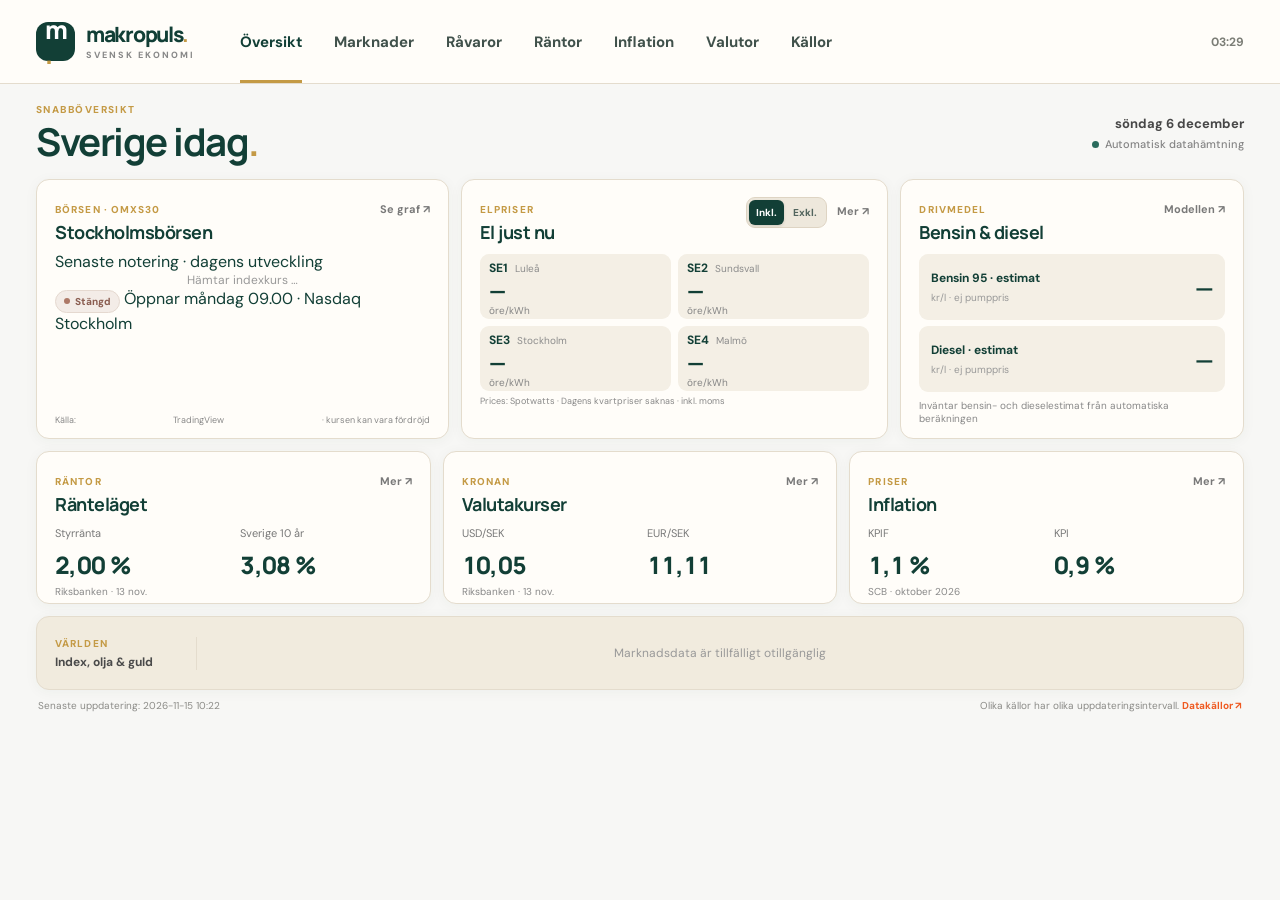
==== index.html @ 6a2428b6 "Add files via upload" ====
<!doctype html>
<html lang="sv" data-page="oversikt">
<head>
  <meta charset="utf-8">
  <meta name="viewport" content="width=device-width, initial-scale=1">
  <meta name="theme-color" content="#ffffff">
  <meta name="description" content="Sverige idag – elpriser, Stockholmsbörsen, bensinestimat, diesel, räntor och inflation på en enda skärm.">
  <title>Sverige idag – Svensk Makropuls</title>
  <link rel="icon" href="./assets/favicon.svg" type="image/svg+xml">
  <link rel="stylesheet" href="./assets/styles.css?v=16">
  <script defer src="./assets/omx.js?v=16"></script>
  <script defer src="./assets/home.js?v=16"></script>
</head>
<body class="home-screen">
<header class="site-header">
  <div class="header-inner">
    <a class="brand" href="./index.html" aria-label="Svensk Makropuls – startsida"><span class="brand-icon" aria-hidden="true">m<span>.</span></span><span class="brand-wordmark">makropuls<span class="brand-dot">.</span><small>SVENSK EKONOMI</small></span></a>
    <nav class="main-nav" aria-label="Huvudmeny">
      <a class="active" aria-current="page" href="./index.html">Översikt</a>
      <a href="./marknader.html">Marknader</a>
      <a href="./ravaror.html">Råvaror</a>
      <a href="./rantor.html">Räntor</a>
      <a href="./inflation.html">Inflation</a>
      <a href="./valutor.html">Valutor</a>
      <a href="./kallor.html">Källor</a>
    </nav>
    <span id="clock" class="header-time" aria-label="Klockslag i Sverige">–</span>
  </div>
</header>
<main class="main sverige-main" id="mainContent">
  <div class="sverige-heading">
    <div><div class="overline">SNABBÖVERSIKT</div><h1>Sverige idag<span class="orange-period">.</span></h1></div>
    <div class="sverige-date"><span id="sverigeDate">–</span><span class="overview-pulse"><span class="status-dot" aria-hidden="true"></span> Automatisk datahämtning</span></div>
  </div>

  <section class="today-primary" aria-label="Marknad, el och drivmedel">
    <article class="surface today-box today-exchange today-exchange-v16" aria-labelledby="overviewOmxTitle">
      <div class="today-box-header omx-heading">
        <div><span class="today-kicker">BÖRSEN · OMXS30</span><h2 id="overviewOmxTitle">Stockholmsbörsen</h2></div>
        <span class="today-open omx-link-hint" aria-hidden="true">Se graf <span aria-hidden="true">↗</span></span>
      </div>
      <div class="omx-quick-overview">
        <div class="omx-quick-caption" id="omxQuoteLabel">Senaste notering · dagens utveckling</div>
        <div class="omx-quick-ticker" id="homeOmxQuote" aria-label="OMXS30, senaste kurs och dagens procentuella förändring via TradingView">
          <span class="loading-value">Hämtar indexkurs …</span>
        </div>
        <div class="omx-market-line" aria-live="polite">
          <span class="omx-market-status" id="omxMarketStatus" data-state="unknown"><span class="omx-market-dot" aria-hidden="true"></span><span id="omxMarketStatusText">Kontrollerar …</span></span>
          <span class="omx-market-next" id="omxMarketDetail">Nasdaq Stockholm · svensk tid</span>
        </div>
      </div>
      <div class="today-source omx-source">Källa: <a class="omx-tv-source-link" href="https://www.tradingview.com/symbols/OMXSTO-OMXS30/" target="_blank" rel="noopener noreferrer">TradingView</a> · kursen kan vara fördröjd</div>
      <a class="omx-card-hit" href="./marknader.html#omxs30" aria-label="Öppna den stora, interaktiva OMX30-grafen på Marknader"><span class="sr-only">Visa OMX30-grafen på Marknader</span></a>
    </article>

    <article class="surface today-box today-electricity">
      <div class="today-box-header"><div><span class="today-kicker">ELPRISER</span><h2>El just nu</h2></div><div class="power-header-controls"><div class="vat-toggle" role="group" aria-label="Visa elpris med eller utan moms"><button type="button" data-vat="incl" aria-pressed="true">Inkl.</button><button type="button" data-vat="excl" aria-pressed="false">Exkl.</button></div><a class="today-open" href="./ravaror.html" aria-label="Visa alla elpriser">Mer <span aria-hidden="true">↗</span></a></div></div>
      <div class="electricity-mini-grid" aria-live="polite">
        <div class="electricity-mini"><div class="electricity-area"><strong>SE1</strong><span>Luleå</span></div><div class="electricity-price" id="homePowerSE1">—</div><div class="electricity-unit">öre/kWh</div></div>
        <div class="electricity-mini"><div class="electricity-area"><strong>SE2</strong><span>Sundsvall</span></div><div class="electricity-price" id="homePowerSE2">—</div><div class="electricity-unit">öre/kWh</div></div>
        <div class="electricity-mini"><div class="electricity-area"><strong>SE3</strong><span>Stockholm</span></div><div class="electricity-price" id="homePowerSE3">—</div><div class="electricity-unit">öre/kWh</div></div>
        <div class="electricity-mini"><div class="electricity-area"><strong>SE4</strong><span>Malmö</span></div><div class="electricity-price" id="homePowerSE4">—</div><div class="electricity-unit">öre/kWh</div></div>
      </div>
      <div class="today-source"><a href="https://spotwatts.com/" target="_blank" rel="noopener noreferrer">Prices: Spotwatts</a> · <span id="homePowerNote">Pågående kvart · inkl. 25 % moms, exkl. övriga avgifter</span></div>
    </article>

    <article class="surface today-box today-fuel">
      <div class="today-box-header"><div><span class="today-kicker">DRIVMEDEL</span><h2>Bensin &amp; diesel</h2></div><a class="today-open" href="./bensinmodell.html" id="homeFuelLink" aria-label="Öppna den interaktiva bensin- och dieselmodellen">Modellen <span aria-hidden="true">↗</span></a></div>
      <div class="fuel-mini-list">
        <div class="fuel-mini"><div><span class="fuel-type">Bensin 95 · estimat</span><span class="fuel-unit">kr/l · ej pumppris</span></div><strong id="homePetrol">—</strong></div>
        <div class="fuel-mini"><div><span class="fuel-type">Diesel · estimat</span><span class="fuel-unit">kr/l · ej pumppris</span></div><strong id="homeDiesel">—</strong></div>
      </div>
      <div class="today-source" id="homeFuelNote">Inväntar modellvärde · inklusive skatter</div>
    </article>
  </section>

  <section class="today-secondary" aria-label="Räntor, krona och inflation">
    <article class="surface today-box today-small">
      <div class="today-box-header"><div><span class="today-kicker">RÄNTOR</span><h2>Ränteläget</h2></div><a class="today-open" href="./rantor.html">Mer ↗</a></div>
      <div class="today-two-values"><div><span>Styrränta</span><strong id="homePolicy">—</strong></div><div><span>Sverige 10 år</span><strong id="homeTenYear">—</strong></div></div>
      <div class="today-source" id="homeRateDate">Riksbanken · senaste notering</div>
    </article>
    <article class="surface today-box today-small">
      <div class="today-box-header"><div><span class="today-kicker">KRONAN</span><h2>Valutakurser</h2></div><a class="today-open" href="./valutor.html">Mer ↗</a></div>
      <div class="today-two-values"><div><span>USD/SEK</span><strong id="homeUSD">—</strong></div><div><span>EUR/SEK</span><strong id="homeEUR">—</strong></div></div>
      <div class="today-source" id="homeCurrencyDate">Riksbanken · indikativa kurser</div>
    </article>
    <article class="surface today-box today-small">
      <div class="today-box-header"><div><span class="today-kicker">PRISER</span><h2>Inflation</h2></div><a class="today-open" href="./inflation.html">Mer ↗</a></div>
      <div class="today-two-values"><div><span>KPIF</span><strong id="homeKPIF">—</strong></div><div><span>KPI</span><strong id="homeKPI">—</strong></div></div>
      <div class="today-source" id="homeInflationDate">SCB · senaste referensmånad</div>
    </article>
  </section>

  <section class="surface today-ticker" aria-label="Globala marknader">
    <div class="today-ticker-title"><span class="today-kicker">VÄRLDEN</span><span>Index, olja &amp; guld</span></div>
    <div id="homeCompactTicker" class="today-ticker-content"><span class="loading-value">Hämtar marknadsnoteringar …</span></div>
  </section>
  <div class="today-footer"><span>Senaste uppdatering: <span id="homeUpdated">—</span></span><span>Olika källor har olika uppdateringsintervall. <a href="./kallor.html">Datakällor ↗</a></span></div>
</main>
<footer class="site-footer sverige-footer"><span>Svensk Makropuls</span><span>© <span id="copyrightYear">2026</span> · Ej investeringsrådgivning</span></footer>
</body>
</html>
---- assets/styles.css ----
@import url('https://fonts.googleapis.com/css2?family=DM+Sans:wght@400;500;600;700;800&family=Manrope:wght@600;700;800&display=swap');
:root{--bg:#f8f5ef;--white:#fffdf9;--soft:#f1ebde;--border:#e4dccd;--border-strong:#d8cebc;--text:#123F36;--muted:#6d756f;--orange:#C49A45;--orange-soft:#f6ecd6;--green:#2A6B5C;--deep-green:#123F36;--shadow:0 2px 14px rgba(18,63,54,.045);font-family:'DM Sans',system-ui,-apple-system,sans-serif;color-scheme:light}
*{box-sizing:border-box}
html{scroll-behavior:auto}
body{margin:0;background:var(--bg);color:var(--text);-webkit-font-smoothing:antialiased}
a{color:inherit;text-decoration:none}
button{font:inherit;cursor:pointer}
a:focus-visible,button:focus-visible{outline:2px solid var(--orange);outline-offset:4px}
[hidden]{display:none!important}
.site-header{background:rgba(255,253,249,.92);backdrop-filter:blur(10px);border-bottom:1px solid var(--border);position:sticky;top:0;z-index:30}
.header-inner{max-width:1360px;margin:auto;padding:0 36px;height:83px;display:flex;align-items:center;gap:45px}
.brand{display:flex;align-items:center;gap:11px;white-space:nowrap;flex:none}
.brand-icon{height:39px;width:39px;background:var(--deep-green);color:#fff;border-radius:12px;display:grid;place-content:center;font-size:25px;font-family:'Manrope',sans-serif;font-weight:800;letter-spacing:-2px;line-height:1}
.brand-icon span{color:var(--orange)}
.brand-wordmark{font-family:'Manrope',sans-serif;font-size:21px;font-weight:800;letter-spacing:-1.3px;line-height:1.05}
.brand-dot{color:var(--orange)}
.brand-wordmark small{display:block;font-family:'DM Sans',sans-serif;font-size:9px;font-weight:800;letter-spacing:2px;color:#888;margin-top:6px}
.main-nav{display:flex;align-self:stretch;align-items:stretch;gap:32px}
.main-nav a{position:relative;display:flex;align-items:center;color:#40514b;font-size:15px;font-weight:700;white-space:nowrap;border-bottom:3px solid transparent;padding:3px 0 0}
.main-nav a:hover{color:var(--green)}
.main-nav a.active,.main-nav a[aria-current="page"]{color:var(--deep-green);border-bottom-color:var(--orange)}
.header-time{margin-left:auto;font-weight:700;font-size:12px;color:#7b7d76;white-space:nowrap}
.main{max-width:1360px;margin:auto;padding:34px 36px 72px;min-height:calc(100vh - 170px)}
.view{animation:fadeIn .15s ease-out}
@keyframes fadeIn{from{opacity:.3}to{opacity:1}}
.page-heading{display:flex;justify-content:space-between;align-items:flex-end;gap:28px;margin:3px 0 26px}
.overline{font-size:11px;font-weight:800;letter-spacing:1.7px;color:var(--orange);margin-bottom:11px}
h1,h2,p{margin-top:0}
h1,h2{font-family:'Manrope','DM Sans',sans-serif}
h1{font-size:clamp(32px,3.6vw,48px);letter-spacing:-1.9px;margin-bottom:8px;line-height:1.13}
h2{font-size:21px;letter-spacing:-.65px;margin-bottom:0;line-height:1.35}
.page-heading p{font-size:15px;color:var(--muted);margin:0;line-height:1.55}
.update-info{background:var(--white);border:1px solid var(--border);border-radius:13px;padding:14px 19px;min-width:200px;display:flex;flex-direction:column;gap:7px;box-shadow:var(--shadow)}
.update-label{display:flex;align-items:center;gap:8px;color:var(--muted);font-size:11px;font-weight:700}
.status-dot{width:7px;height:7px;background:var(--green);border-radius:50%;display:inline-block}
.update-info strong{font-size:14px;font-weight:800;font-variant-numeric:tabular-nums}
.kpi-grid{display:grid;grid-template-columns:repeat(4,minmax(0,1fr));gap:15px;margin-bottom:18px}
.kpi-card,.surface{border:1px solid var(--border);background:var(--white);border-radius:13px;box-shadow:var(--shadow)}
.kpi-card{padding:22px 23px 18px;min-height:149px}
.kpi-card .kpi-label{font-size:14px;font-weight:700;color:#3f4b46;display:flex;justify-content:space-between;gap:4px}
.kpi-card .kpi-label span:last-child{font-size:17px;color:var(--orange)}
.kpi-value{margin:25px 0 11px;font-size:34px;font-family:'Manrope',sans-serif;font-weight:800;letter-spacing:-1.5px;line-height:1.1;white-space:nowrap}
.unit{font-family:'DM Sans',sans-serif;font-size:15px;font-weight:700;color:#797979;letter-spacing:0}
.kpi-bottom{display:flex;justify-content:space-between;align-items:flex-end;gap:8px;font-size:11px;color:var(--muted)}
.kpi-card.empty .kpi-value{color:#aaa}
.market-strip{padding:20px 22px 15px;margin-bottom:18px}
.block-head{display:flex;justify-content:space-between;align-items:start;gap:16px;margin-bottom:19px}
.block-head p{font-size:13px;color:var(--muted);margin:5px 0 0}
.see-more,.source-link{color:var(--green);font-size:13px;font-weight:800;white-space:nowrap;padding-top:4px}
.see-more:hover,.source-link:hover{text-decoration:underline}
.ticker-slot{min-height:88px;width:100%;overflow:hidden;border:1px solid var(--border);border-radius:9px;background:var(--soft)}
.ticker-placeholder,.widget-placeholder{color:var(--muted);height:100%;min-height:84px;display:flex;align-items:center;justify-content:center;text-align:center;font-size:13px;padding:15px}
.micro-note{font-size:11px;line-height:1.6;color:#93938f;margin:9px 0 0}
.overview-grid{display:grid;grid-template-columns:1.52fr 1fr;gap:18px}
.overview-grid .surface{padding:22px}
.chart-box{width:100%;display:flex;align-items:stretch;justify-content:stretch}
.chart-box-home{height:225px}
.chart-box-full{height:380px}
.chart-box svg{width:100%;height:100%}
.chart-empty{font-size:13px;color:var(--muted);margin:auto;text-align:center;padding:20px}
.panel-foot{display:flex;justify-content:space-between;gap:10px;border-top:1px solid var(--border);padding-top:13px;margin-top:9px;color:#999;font-size:11px}
.mini-metric-group{display:grid;grid-template-columns:1fr 1fr;gap:13px;margin-bottom:16px}
.mini-metric{background:var(--soft);border-radius:10px;padding:17px;display:flex;flex-direction:column;gap:10px;min-height:184px}
.mini-metric>span{font-size:14px;font-weight:700;color:#666}
.mini-metric strong{font-family:'Manrope',sans-serif;font-size:33px;letter-spacing:-1px}
.mini-metric small{color:#888;font-size:11px;margin-top:auto}
.market-quicklinks{display:grid;grid-template-columns:repeat(3,minmax(0,1fr));gap:15px;margin-bottom:18px}
.market-link{background:#fff;border:1px solid var(--border);border-radius:13px;padding:19px 22px;display:flex;justify-content:space-between;align-items:center;gap:14px}
.market-link:hover{border-color:#ffbba1}
.market-link-name{font-family:'Manrope',sans-serif;font-size:16px;font-weight:800}
.market-link>span:last-child{font-size:12px;color:var(--orange);font-weight:700;white-space:nowrap}
.market-surface{padding:22px}
.market-widget{min-height:570px;width:100%;border:1px solid var(--border);border-radius:9px;overflow:hidden;background:#fff}
.market-widget .tradingview-widget-container{width:100%;height:570px}
.market-widget .tradingview-widget-container__widget{width:100%;height:100%}
.rate-page-grid{display:grid;grid-template-columns:1.53fr 1fr;gap:18px}
.rate-graph-surface,.rate-list-surface,.inflation-main,.inflation-graph,.currency-grid>.surface,.data-status{padding:25px}
.segmented{display:flex;padding:4px;border:1px solid var(--border);border-radius:9px;gap:3px;background:#f7f7f5}
.seg{border:0;background:transparent;color:#777;padding:8px 13px;font-size:12px;border-radius:7px}
.seg.active{background:#fff;box-shadow:0 2px 5px rgba(18,63,54,.08);font-weight:800;color:var(--deep-green)}
.rate-list,.fx-list{display:flex;flex-direction:column}
.rate-item,.fx-row{display:flex;justify-content:space-between;align-items:center;gap:16px;padding:14px 0;border-bottom:1px solid var(--border)}
.rate-item:last-child,.fx-row:last-child{border:0}
.rate-name,.fx-label{font-size:14px;font-weight:700}
.rate-sub,.fx-desc{color:var(--muted);font-size:11px;margin-top:5px}
.rate-right,.fx-price{text-align:right;font-variant-numeric:tabular-nums}
.rate-value,.fx-price{font-family:'Manrope',sans-serif;font-size:19px;font-weight:800}
.rate-date,.fx-price small{font-family:'DM Sans',sans-serif;font-weight:400;font-size:11px;color:#999;margin-top:4px;display:block}
.inflation-main{margin-bottom:18px}
.inflation-card-grid{display:grid;grid-template-columns:repeat(2,minmax(0,1fr));gap:15px}
.inflation-metric{background:var(--soft);padding:23px;border-radius:10px;display:flex;flex-direction:column;gap:8px}
.inflation-metric span{font-size:13px;font-weight:800;color:#666}
.inflation-metric strong{font-family:'Manrope',sans-serif;font-size:42px;letter-spacing:-1px}
.inflation-metric small{font-size:12px;color:var(--muted)}
.currency-grid{display:grid;grid-template-columns:1.4fr 1fr;gap:18px}
.fx-pair{display:flex;gap:13px;align-items:center}
.fx-icon{width:38px;height:38px;border-radius:9px;background:var(--orange-soft);color:var(--deep-green);display:grid;place-content:center;font-size:11px;font-weight:800}
.currency-feature{padding:30px 0 60px;display:flex;flex-direction:column;gap:6px}
.currency-feature strong{font-family:'Manrope',sans-serif;font-size:50px;font-weight:800;letter-spacing:-1.8px}
.currency-feature span{color:var(--muted);font-size:13px}
.source-grid{display:grid;grid-template-columns:repeat(3,minmax(0,1fr));gap:15px;margin-bottom:18px}
.source-item{padding:22px;display:flex;gap:14px;align-items:start}
.source-item:hover{border-color:#ffbba1}
.source-logo{width:39px;height:39px;flex:none;background:var(--orange-soft);color:var(--deep-green);border-radius:10px;display:grid;place-content:center;font-weight:800}
.source-item strong{display:block;font-size:14px;margin-bottom:7px}
.source-item small{display:block;font-size:12px;color:var(--muted);line-height:1.5}
.data-status h2{margin-bottom:14px}
.data-status p,.status-line{color:var(--muted);font-size:13px;line-height:1.6}
.data-status p{margin-bottom:0}
.site-footer{border-top:1px solid var(--border);max-width:1288px;margin:0 auto;padding:24px 0 30px;color:#7e827b;display:flex;justify-content:space-between;gap:20px;font-size:11px}
@media(max-width:1120px){.header-inner{padding:0 23px;gap:24px}.main-nav{gap:18px}.header-time{display:none}.main{padding:30px 23px 60px}.site-footer{padding:22px 23px}.kpi-grid{grid-template-columns:repeat(2,minmax(0,1fr))}}
@media(max-width:810px){.header-inner{height:auto;min-height:70px;flex-wrap:wrap;gap:0;padding:13px 18px 0}.brand{padding-bottom:13px}.main-nav{width:100%;overflow-x:auto;gap:25px;scrollbar-width:none}.main-nav::-webkit-scrollbar{display:none}.main-nav a{padding:12px 0;font-size:14px}.main{padding:23px 16px 52px}.site-footer{padding:23px 16px}.overview-grid,.rate-page-grid,.currency-grid,.source-grid{grid-template-columns:1fr}.market-quicklinks{grid-template-columns:1fr}.page-heading{align-items:start}.update-info{min-width:0;flex:none}.chart-box-full{height:315px}}
@media(max-width:560px){.landing-heading{flex-direction:column;align-items:stretch;gap:14px}.update-info{padding:12px 16px}.page-heading{margin-bottom:20px}.page-heading h1{font-size:33px}.kpi-grid{gap:9px}.kpi-card{padding:17px 14px;min-height:133px}.kpi-card .kpi-label{font-size:12px}.kpi-value{font-size:26px;margin:20px 0 10px;letter-spacing:-1px}.unit{font-size:11px}.kpi-bottom{font-size:10px;flex-wrap:wrap}.market-strip,.overview-grid .surface,.rate-graph-surface,.rate-list-surface,.inflation-main,.inflation-graph,.currency-grid>.surface,.data-status,.market-surface{padding:17px}.block-head h2{font-size:19px}.mini-metric-group{gap:9px}.mini-metric{padding:14px;min-height:159px}.mini-metric strong{font-size:27px}.chart-box-home{height:192px}.market-widget{min-height:460px}.market-widget .tradingview-widget-container{height:460px}.market-link{padding:16px}.site-footer{flex-direction:column;gap:5px}.rate-item{padding:12px 0}.source-item{padding:18px}.header-inner{padding-left:16px;padding-right:16px}}

/* Separate page navigation and index data panels */
.current-page{min-height:58vh}
.usa-indices{margin-bottom:22px}
.usa-index-grid{display:grid;grid-template-columns:repeat(2,minmax(0,1fr));gap:18px}
.index-embed{padding:20px;overflow:hidden}
.index-embed h3{font-size:19px;margin:0;font-family:'Manrope','DM Sans',sans-serif}
.index-embed iframe{display:block;width:100%;height:430px;border:0;background:#fff;border-radius:8px}
.index-embed .block-head{align-items:center;margin-bottom:12px}
.source-grid:has(.source-item:nth-child(4)){grid-template-columns:repeat(4,minmax(0,1fr))}
@media(max-width:950px){.usa-index-grid{grid-template-columns:1fr}.source-grid:has(.source-item:nth-child(4)){grid-template-columns:repeat(2,minmax(0,1fr))}}
@media(max-width:560px){.index-embed{padding:14px}.index-embed iframe{height:350px}.source-grid:has(.source-item:nth-child(4)){grid-template-columns:1fr}}

/* Version 5 – kurser synliga direkt på Marknader */
.market-strip-detail{margin-bottom:22px}
.market-strip-detail .block-head{align-items:center;margin-bottom:14px}
.quotes-label{font-size:12px;color:var(--muted);font-weight:600}
.featured-indices{margin:0 0 24px}
.index-preview-grid{display:grid;grid-template-columns:repeat(2,minmax(0,1fr));gap:18px}
.index-preview{min-width:0;padding:19px 22px 14px;overflow:hidden}
.index-preview-heading{display:flex;justify-content:space-between;align-items:baseline;gap:12px;margin-bottom:14px;flex-wrap:wrap}
.index-preview h3{font:800 20px 'Manrope','DM Sans',sans-serif;letter-spacing:-.5px;margin:0}
.index-preview-heading span{font-size:11px;color:var(--muted)}
.index-mini-widget{height:238px;min-width:0;border-radius:9px;overflow:hidden;background:#fff}
.index-mini-widget .tradingview-widget-container{height:100%}
.quotes-surface .block-head{margin-bottom:15px}
.quotes-surface{margin-bottom:16px}
.quotes-widget{min-height:920px;border:0}
.quotes-widget .tradingview-widget-container{height:920px}
@media(max-width:810px){.index-preview-grid{grid-template-columns:1fr}}
@media(max-width:560px){.index-preview{padding:16px}.quotes-widget{min-height:1020px}.quotes-widget .tradingview-widget-container{height:1020px}}

/* Version 6 – egen sida för råvaror */
.featured-commodities{margin:0 0 24px}
.commodity-preview-grid{display:grid;grid-template-columns:repeat(2,minmax(0,1fr));gap:18px}
.commodity-quotes-widget{min-height:900px}
.commodity-quotes-widget .tradingview-widget-container{height:900px}
@media(max-width:900px){.commodity-preview-grid{grid-template-columns:1fr}}
@media(max-width:560px){.commodity-quotes-widget{min-height:1020px}.commodity-quotes-widget .tradingview-widget-container{height:1020px}}

/* Version 7: egna datakort och diagram från öppna råvarukällor. */
.commodity-page-heading{align-items:flex-start}
.commodity-updated{background:#fff;border:1px solid var(--border);border-radius:12px;padding:13px 18px;min-width:190px;display:flex;flex-direction:column;gap:5px}
.commodity-updated span{font-size:10px;font-weight:800;color:var(--muted);letter-spacing:.07em}
.commodity-updated strong{font-size:12px;color:var(--text)}
.commodity-section{margin-bottom:26px}
.commodity-section>.block-head{margin-bottom:14px}
.commodity-data-cards{display:grid;grid-template-columns:repeat(4,minmax(0,1fr));gap:14px}
.commodity-price-card{min-width:0;background:#fff;border:1px solid var(--border);border-radius:13px;padding:22px 19px;display:flex;flex-direction:column;gap:8px}
.commodity-price-name{font-size:14px;font-weight:700;color:#333}
.commodity-price-card strong{font:800 29px 'Manrope','DM Sans',sans-serif;letter-spacing:-1.1px;white-space:nowrap}
.commodity-price-unit{font-size:12px;color:var(--muted);font-weight:600}
.commodity-price-date{color:#888;font-size:11px;margin-top:4px}
.commodity-price-source{font-size:10px;color:var(--muted);margin-top:auto}
.commodity-native-charts{display:grid;grid-template-columns:repeat(2,minmax(0,1fr));gap:18px}
.commodity-chart-card{padding:23px 23px 14px;min-width:0}
.commodity-chart-heading{display:flex;align-items:start;justify-content:space-between;gap:14px}
.commodity-chart-heading h3{font:800 21px 'Manrope','DM Sans',sans-serif;letter-spacing:-.6px;margin:7px 0 4px}
.commodity-chart-heading label{color:var(--muted);font-size:11px;font-weight:700;display:flex;flex-direction:column;gap:5px;min-width:128px}
.commodity-chart-heading select{background:#fff;border:1px solid var(--border);border-radius:8px;padding:9px 12px;color:var(--text);max-width:178px;min-width:130px;font-size:12px;cursor:pointer}
.commodity-chart-number{font:800 29px 'Manrope','DM Sans',sans-serif;letter-spacing:-1px;margin-top:10px}
.commodity-chart-meta{font-size:11px;color:var(--muted);margin-top:4px}
.commodity-chart-area{height:225px;display:flex;margin-top:20px}
.commodity-chart-area svg{width:100%;height:100%}
.commodity-chart-foot{border-top:1px solid var(--border);padding-top:13px;margin-top:5px;display:flex;justify-content:space-between;gap:12px;color:#8b8b8b;font-size:11px}
.commodity-chart-foot a{color:var(--orange);font-weight:700}
.power-area-cards{display:grid;grid-template-columns:repeat(4,minmax(0,1fr));gap:14px}
.power-area-card{background:#fff;border-radius:13px;border:1px solid var(--border);padding:21px}
.power-area-card h3{font-size:17px;margin:0 0 4px}
.power-area-card .place{font-size:12px;color:var(--muted)}
.power-area-card strong{font:800 29px 'Manrope','DM Sans',sans-serif;display:block;margin-top:18px;letter-spacing:-1px}
.power-area-card .unit{font-size:12px;color:var(--muted)}
.power-area-card .date{display:block;font-size:11px;color:#858585;margin-top:12px}
.commodity-table-section{padding:22px 24px;margin-bottom:24px}
.commodity-table-scroll{overflow-x:auto}
.commodity-table{width:100%;border-collapse:collapse;text-align:left;font-size:13px;min-width:540px;font-variant-numeric:tabular-nums}
.commodity-table th{background:#faf9f7;font-size:11px;color:#8c8c8c;text-transform:uppercase;letter-spacing:.04em}
.commodity-table th,.commodity-table td{padding:14px 12px;border-bottom:1px solid var(--border)}
.commodity-table tbody tr:last-child td{border-bottom:0}
.commodity-table td:first-child{font-weight:700}
.commodity-table td:nth-child(2){font-weight:800}
.commodity-table .price-unit-inline{font-size:11px;font-weight:500;color:#888;margin-left:5px}
.commodity-table .table-group td{background:#f7f7f5;font-size:11px;color:#757575;text-transform:uppercase;letter-spacing:.09em;padding:9px 12px}
.commodity-market-preview{padding-bottom:5px}
.commodity-provenance{display:flex;align-items:center;gap:10px 18px;flex-wrap:wrap;color:#858585;font-size:11px;line-height:1.8}
.commodity-provenance a{color:var(--orange);font-weight:600}
.commodity-provenance strong{color:#666}
.commodity-provenance #commoditySourceHealth{width:100%;font-size:11px}
.commodity-skeleton{border:1px solid var(--border);border-radius:12px;background:#fff;padding:30px;grid-column:1/-1;color:#888;font-size:13px}
@media(max-width:900px){.commodity-data-cards,.power-area-cards{grid-template-columns:repeat(2,minmax(0,1fr))}.commodity-native-charts{grid-template-columns:1fr}}
@media(max-width:560px){.commodity-page-heading{flex-direction:column}.commodity-updated{width:100%}.commodity-data-cards,.power-area-cards{gap:9px}.commodity-price-card,.power-area-card{padding:15px 13px}.commodity-price-card strong,.power-area-card strong{font-size:23px}.commodity-chart-card{padding:16px}.commodity-chart-heading{flex-direction:column;gap:12px}.commodity-chart-heading label{width:100%}.commodity-chart-heading select{max-width:none;width:100%}.commodity-chart-area{height:206px}.commodity-table-section{padding:16px}}

/* Råvaror v8: kursdiagram och kvartpriser */
.commodity-chart-card[data-chart="metals"] .commodity-chart-area,
.commodity-chart-card[data-chart="agriculture"] .commodity-chart-area{height:350px;min-height:350px;display:block;margin-top:12px}
.commodity-chart-card .commodity-trading-frame{width:100%;height:100%;overflow:hidden;border-radius:8px;background:#fff}
.commodity-chart-meta{line-height:1.55}
.commodity-price-date,.power-area-card .date{line-height:1.5}
@media(max-width:560px){
  .commodity-chart-card[data-chart="metals"] .commodity-chart-area,
  .commodity-chart-card[data-chart="agriculture"] .commodity-chart-area{height:300px;min-height:300px}
}

/* VERSION 9 / SVERIGE IDAG – koncis dashboard utan vertikal scrolling på normal desktop */
.home-screen{background:#f7f7f5}
.sverige-main{padding-top:19px;padding-bottom:8px;min-height:0}
.sverige-heading{display:flex;justify-content:space-between;align-items:center;gap:20px;margin-bottom:16px}
.sverige-heading .overline{margin-bottom:4px;font-size:10px;letter-spacing:1.45px}
.sverige-heading h1{font-size:clamp(29px,3vw,40px);letter-spacing:-1.5px;margin:0}
.orange-period{color:var(--orange)}
.sverige-date{display:flex;flex-direction:column;gap:5px;text-align:right;font-size:13px;font-weight:700;color:#474747}
.overview-pulse{font-size:11px;font-weight:500;color:#858585;display:flex;align-items:center;justify-content:flex-end;gap:6px}
.today-primary{display:grid;grid-template-columns:1.13fr 1.17fr .94fr;gap:12px;align-items:stretch}
.today-secondary{display:grid;grid-template-columns:repeat(3,minmax(0,1fr));gap:12px;margin-top:12px}
.today-box{padding:17px 18px 13px;min-width:0;display:flex;flex-direction:column;overflow:hidden}
.today-primary>.today-box{height:245px}
.today-small{height:147px}
.today-box-header{display:flex;justify-content:space-between;align-items:flex-start;gap:12px;margin-bottom:10px}
.today-kicker{font-size:10px;letter-spacing:1.1px;font-weight:800;color:var(--orange)}
.today-box h2{font-size:18px;letter-spacing:-.5px;margin:4px 0 0;line-height:1.22}
.today-open{font-size:11px;font-weight:700;color:#797979;white-space:nowrap;padding-top:5px}
.today-open:hover{color:var(--green)}
.today-source{font-size:10px;color:#888;line-height:1.3;margin-top:auto;padding-top:7px;white-space:normal}
.loading-value{display:flex;align-items:center;justify-content:center;width:100%;height:100%;color:#999;font-size:12px}
.omx-widget{height:155px;min-height:0;margin-top:-2px;overflow:hidden;flex:1}
.omx-widget .tradingview-widget-container,.omx-widget .tradingview-widget-container__widget{width:100%;height:100%}
.electricity-mini-grid{display:grid;grid-template-columns:repeat(2,minmax(0,1fr));gap:7px;flex:1;min-height:0}
.electricity-mini{background:#f7f7f5;border-radius:9px;padding:9px 11px 7px;min-width:0}
.electricity-area{display:flex;align-items:baseline;gap:7px;white-space:nowrap}
.electricity-area strong{font-size:12px;color:#262626}
.electricity-area span{font-size:10px;color:#8c8c8c;overflow:hidden;text-overflow:ellipsis}
.electricity-price{font-size:26px;font-weight:800;letter-spacing:-1px;line-height:1.02;margin:8px 0 0;font-family:'Manrope',sans-serif;font-variant-numeric:tabular-nums}
.electricity-unit{font-size:10px;color:#858585;margin-top:4px}
.fuel-mini-list{flex:1;display:grid;grid-template-rows:1fr 1fr;gap:6px}
.fuel-mini{background:#f7f7f5;border-radius:9px;padding:9px 12px;display:flex;justify-content:space-between;align-items:center;min-width:0;gap:6px}
.fuel-mini>div{display:flex;flex-direction:column;gap:5px}
.fuel-type{font-size:12px;font-weight:700;color:#393939;white-space:nowrap}
.fuel-unit{font-size:10px;color:#999}
.fuel-mini strong{font-size:24px;font-family:'Manrope',sans-serif;letter-spacing:-.8px;white-space:nowrap;font-variant-numeric:tabular-nums}
.today-two-values{display:grid;grid-template-columns:repeat(2,minmax(0,1fr));gap:14px;flex:1;align-content:center}
.today-two-values>div{min-width:0}
.today-two-values span{font-size:11px;color:#797979;display:block;margin-bottom:8px}
.today-two-values strong{font-size:24px;font-weight:800;letter-spacing:-.7px;font-family:'Manrope',sans-serif;white-space:nowrap;font-variant-numeric:tabular-nums}
.today-ticker{display:flex;align-items:center;gap:12px;margin-top:12px;padding:8px 12px;min-height:76px;overflow:hidden;background:var(--white)}
.today-ticker-title{width:148px;flex:none;border-right:1px solid var(--border);display:flex;flex-direction:column;gap:4px;padding-left:6px}
.today-ticker-title>span:last-child{font-size:12px;font-weight:700;color:#4a4a4a}
.today-ticker-content{flex:1;min-width:0;height:56px;overflow:hidden}
.today-ticker-content .tradingview-widget-container,.today-ticker-content .tradingview-widget-container__widget{height:100%;width:100%}
.today-footer{display:flex;justify-content:space-between;align-items:center;gap:12px;color:#8b8b87;font-size:10px;padding:9px 2px 0}
.today-footer a{color:#ef5a21;font-weight:700}
.sverige-footer{max-width:1360px;margin:auto;padding-top:8px;padding-bottom:10px;border:0;font-size:10px;color:#aaa}
@media (min-width:1051px) and (min-height:680px){.home-screen{min-height:100vh}.sverige-main{height:calc(100vh - 110px);display:flex;flex-direction:column;justify-content:flex-start}.today-primary>.today-box{height:clamp(205px,31vh,260px)}.today-small{height:clamp(125px,17vh,155px)}.today-ticker{min-height:72px}}
@media (max-width:1150px){.today-primary{grid-template-columns:1fr 1fr}.today-fuel{grid-column:span 2;height:auto!important;min-height:140px}.fuel-mini-list{grid-template-columns:1fr 1fr;grid-template-rows:1fr}}
@media (max-width:810px){.sverige-main{padding-top:18px}.today-primary{grid-template-columns:1fr 1fr}.today-secondary{grid-template-columns:1fr 1fr}.today-secondary .today-small:last-child{grid-column:span 2}.today-ticker-title{width:108px}}
@media (max-width:620px){.sverige-heading{align-items:flex-start}.sverige-date{font-size:11px}.overview-pulse{font-size:9px}.sverige-heading h1{font-size:31px}.today-primary,.today-secondary{grid-template-columns:1fr}.today-primary>.today-box{height:auto;min-height:215px}.today-primary>.today-exchange{height:240px}.today-primary>.today-electricity{height:245px}.today-fuel{grid-column:span 1;min-height:165px!important}.today-secondary .today-small:last-child{grid-column:span 1}.today-small{height:140px}.today-ticker{flex-direction:column;align-items:stretch}.today-ticker-title{width:auto;flex-direction:row;border-right:0;gap:9px}.today-ticker-content{width:100%}.today-footer{flex-direction:column;align-items:flex-start}.today-two-values strong{font-size:24px}.sverige-footer{display:none}}
@media (max-height:700px) and (min-width:1151px){.sverige-main{padding-top:12px}.sverige-heading{margin-bottom:11px}.today-primary>.today-box{height:215px}.today-small{height:127px}.today-ticker{min-height:64px;margin-top:9px}.today-secondary{margin-top:9px}.today-ticker-content{height:46px}.today-box{padding-top:12px;padding-bottom:10px}}
/* Täta kort: plats för källrad utan överlappning */
.electricity-mini{padding:6px 9px 4px}
.electricity-price{font-size:22px;margin-top:4px;line-height:1}
.electricity-unit{margin-top:2px}
.today-electricity .today-source{padding-top:4px;line-height:1.25}
.today-small .today-two-values{align-content:center}
.today-small .today-source{padding-top:4px}
@media(min-width:1051px) and (min-height:680px){.today-small{height:153px}}
@media(max-height:700px) and (min-width:1151px){.today-small{height:139px}.today-two-values strong{font-size:22px}}
@media(max-width:620px){
 .today-primary>.today-electricity{height:263px}
 .today-primary>.today-fuel{height:180px;min-height:180px!important}
 .today-secondary .today-small{height:155px}
 .today-fuel .fuel-mini{align-items:flex-start;flex-direction:column;justify-content:center;gap:7px}
 .today-fuel .fuel-mini strong{font-size:23px}
 .electricity-mini-grid{gap:7px}
 .electricity-mini{padding:8px 10px}
 .electricity-price{font-size:25px;margin-top:6px}
}
.today-electricity .electricity-mini-grid{flex:none;grid-template-rows:repeat(2,65px)}
.today-electricity .today-source{margin-top:5px;padding-top:0;font-size:9px}
.home-screen .sverige-footer{display:none}
@media(max-width:620px){.today-electricity .electricity-mini-grid{grid-template-rows:repeat(2,75px)}.today-electricity .today-source{font-size:9px}}


/* Version 11: ny färgpalett inspirerad av referensen */
body{background:var(--bg)}
h1,h2,.brand-wordmark,.market-link-name,.kpi-value,.rate-value,.fx-price,.inflation-metric strong,.currency-feature strong,.commodity-price-card strong,.power-area-card strong,.electricity-price,.fuel-mini strong,.today-two-values strong{color:var(--deep-green)}
.kpi-card,.surface,.market-link,.update-info,.commodity-updated,.commodity-price-card,.power-area-card{background:var(--white)}
.market-strip,.today-ticker,.commodity-table th,.segmented,.ticker-slot{background:var(--soft)}
.kpi-card .kpi-label span:last-child,.brand-dot,.brand-icon span{color:var(--orange)}
.status-dot{background:var(--green)}
.main-nav a.active::after,.main-nav a[aria-current="page"]::after{content:'';position:absolute;left:0;right:0;bottom:-3px;height:3px;background:var(--orange)}
.main-nav a.active,.main-nav a[aria-current="page"]{border-bottom-color:transparent}
.market-link:hover,.source-item:hover{border-color:rgba(196,154,69,.55)}
.electricity-mini,.fuel-mini,.mini-metric,.inflation-metric{background:#f4efe5}
.electricity-area strong,.fuel-type,.rate-name,.fx-label,.commodity-price-name{color:var(--deep-green)}
.orange-period,.overline,.today-kicker{color:var(--orange)}
.commodity-chart-foot a,.see-more,.source-link{color:var(--green)}

/* VERSION 13: bensinprismodell, konsekvent grön/teal/guld, responsiv */
.fuel-page-heading{display:flex;align-items:flex-end;justify-content:space-between;gap:20px}
.fuel-back-link{font-size:12px;font-weight:750;color:var(--green);white-space:nowrap;margin-bottom:10px}
.fuel-model-layout{display:grid;grid-template-columns:1.13fr 0.87fr;gap:14px;align-items:stretch;margin:18px 0 20px}
.fuel-model-layout>.surface{padding:22px 24px;min-width:0}
.fuel-model-header,.fuel-model-chart-title{display:flex;justify-content:space-between;align-items:center;gap:10px}
.fuel-model-tag{font-size:10px;letter-spacing:.5px;font-weight:800;background:#f4efe5;color:#6e634d;border:1px solid #e9dfcc;border-radius:20px;padding:5px 9px;white-space:nowrap}
.fuel-model-big{display:flex;align-items:baseline;gap:10px;margin:24px 0 6px}
.fuel-model-big strong{font-family:'Manrope',sans-serif;font-size:clamp(52px,6vw,77px);color:var(--deep-green);font-weight:800;letter-spacing:-3.5px;line-height:1.04;font-variant-numeric:tabular-nums}
.fuel-model-big span{font-weight:700;font-size:15px;color:var(--muted)}
.fuel-model-band{font-weight:700;color:var(--green);font-size:13px;line-height:1.5;min-height:20px}
.fuel-model-rule{height:1px;background:var(--border);margin:20px 0}
.fuel-model-stats{display:grid;grid-template-columns:repeat(3,minmax(0,1fr));gap:14px}
.fuel-model-stats>div{display:flex;flex-direction:column;gap:5px;min-width:0}
.fuel-model-stats small{font-size:11px;color:var(--muted);line-height:1.25}
.fuel-model-stats strong{font-family:'Manrope',sans-serif;font-size:23px;font-weight:800;color:var(--deep-green);font-variant-numeric:tabular-nums}
.fuel-model-status{font-size:11px;color:var(--muted);margin:20px 0 0;line-height:1.5}
.fuel-model-subtitle h2,.fuel-model-chart h2,.fuel-model-explain h2{font-size:22px;letter-spacing:-.6px;margin:5px 0 10px}
.fuel-muted{font-size:12px;line-height:1.6;color:var(--muted)}
.fuel-slider-label{display:flex;align-items:center;justify-content:space-between;gap:10px;margin-top:22px;font-size:13px;color:var(--deep-green);font-weight:700}
.fuel-slider-label strong{font-variant-numeric:tabular-nums}
.fuel-model-scenarios input[type=range]{width:100%;accent-color:var(--green);margin:13px 0 4px;cursor:pointer}
.fuel-model-scenarios input[type=range]:disabled{opacity:.45}
.fuel-model-result{display:flex;align-items:baseline;justify-content:space-between;background:#f4efe5;border-radius:12px;padding:16px;margin-top:22px}
.fuel-model-result>div{display:flex;flex-direction:column;gap:5px}
.fuel-model-result small{color:var(--muted);font-size:11px}
.fuel-model-result strong{color:var(--deep-green);font-size:27px;font-family:'Manrope',sans-serif;font-variant-numeric:tabular-nums}
.fuel-model-result>span{font-size:12px;color:var(--muted)}
.fuel-model-reset{width:100%;background:transparent;color:var(--green);border:1px solid var(--border-strong);border-radius:10px;cursor:pointer;font-size:12px;font-weight:800;margin:13px 0 10px;padding:12px}
.fuel-model-reset:hover:not(:disabled){background:#f4efe5}
.fuel-model-reset:disabled{opacity:.5;cursor:default}
.fuel-model-disclaimer{display:block;color:var(--muted);font-size:10px;line-height:1.5}
.fuel-chart-wrap{width:100%;height:auto;aspect-ratio:740/250;display:flex;align-items:center;justify-content:center;min-height:145px;color:var(--muted);font-size:12px}
.fuel-chart-wrap svg{width:100%;height:100%;overflow:visible}
.fuel-model-chart-title{align-items:flex-end}
.fuel-chart-foot{margin-top:10px}
.fuel-method-list{margin:16px 0;padding-left:19px;font-size:13px;line-height:1.8;color:var(--text)}
.fuel-method-list li{margin-bottom:8px;padding-left:4px}
.fuel-method-list li::marker{color:var(--green);font-weight:750}
.fuel-model-sources{display:flex;gap:9px 17px;flex-wrap:wrap;margin-top:17px}
.fuel-model-sources a{color:var(--green);font-size:12px;font-weight:750}
.sr-only{position:absolute;width:1px;height:1px;padding:0;margin:-1px;overflow:hidden;clip:rect(0,0,0,0);white-space:nowrap;border:0}
.today-fuel .fuel-mini strong{color:var(--deep-green)}
@media(max-width:930px){.fuel-model-layout{grid-template-columns:1fr}.fuel-model-hero{min-height:0}}
@media(max-width:620px){.fuel-page-heading{align-items:flex-start;flex-direction:column;gap:5px}.fuel-model-layout>.surface{padding:18px}.fuel-model-stats{gap:8px}.fuel-model-stats strong{font-size:19px}.fuel-model-stats small{font-size:10px}.fuel-model-big{margin-top:18px}.fuel-model-tag{font-size:9px}.fuel-model-big strong{font-size:53px}}


/* VERSION 14 – kompakt momsväxel för el och bränslemodellens val */
.vat-toggle{display:inline-flex;align-items:center;gap:2px;background:#eee8dc;border:1px solid #ded4c3;padding:2px;border-radius:9px;flex-shrink:0}
.vat-toggle button{border:0;border-radius:6px;background:transparent;color:#52655e;font:inherit;font-size:10px;font-weight:800;padding:6px 7px;white-space:nowrap;cursor:pointer}
.vat-toggle button[aria-pressed="true"]{background:var(--deep-green);color:#fff;box-shadow:0 1px 3px #0002}
.vat-toggle button:focus-visible,.fuel-type-tabs button:focus-visible{outline:2px solid var(--orange);outline-offset:2px}
.power-header-controls{display:flex;align-items:flex-start;gap:10px}
.power-header-controls .today-open{padding-top:7px}
.power-source-controls{display:flex;align-items:center;flex-wrap:wrap;gap:10px;justify-content:flex-end}
.power-source-controls .vat-toggle button{font-size:11px;padding:7px 10px}
.fuel-type-tabs{display:flex;align-items:center;gap:4px;width:max-content;background:#eee8dc;border-radius:11px;padding:3px;border:1px solid #ded4c3;margin:14px 0 0}
.fuel-type-tabs button{border:0;border-radius:8px;background:transparent;color:#425e54;font:inherit;font-size:13px;font-weight:800;cursor:pointer;padding:10px 17px}
.fuel-type-tabs button[aria-pressed="true"]{background:var(--deep-green);color:white;box-shadow:0 2px 6px #0002}
@media(max-width:620px){.today-electricity .power-header-controls{gap:6px}.today-electricity .today-open{font-size:10px}.vat-toggle button{padding:6px 7px}.power-source-controls{justify-content:flex-start}}
@media(max-width:390px){.today-electricity .today-box-header{gap:5px}.today-electricity .power-header-controls{gap:4px}.today-electricity .vat-toggle button{padding:5px;font-size:9px}}


/* INDEXDATA v15 – OMXS30: tidsperioder, kalenderstatus och grön kursgraf */
.today-exchange .omx-heading{margin-bottom:7px;gap:7px}
.omx-heading-right{display:flex;gap:9px;align-items:center;flex-shrink:0;padding-top:2px}
.omx-heading-right .today-open{padding-top:0}
.omx-market-status{display:inline-flex;align-items:center;gap:5px;border-radius:20px;padding:4px 8px;
  background:#f0efe8;color:#62706b;font-size:10px;font-weight:800;white-space:nowrap;border:1px solid #e5e0d6}
.omx-market-dot{display:block;width:6px;height:6px;border-radius:50%;background:#86918c;flex:none}
.omx-market-status[data-state="open"]{background:#e8f3eb;border-color:#cfe4d4;color:#1c7045}
.omx-market-status[data-state="open"] .omx-market-dot{background:#238553}
.omx-market-status[data-state="closed"]{background:#f3ece7;border-color:#e5d9d0;color:#8a5d50}
.omx-market-status[data-state="closed"] .omx-market-dot{background:#ad7967}
.omx-periods{display:grid;grid-template-columns:repeat(7,minmax(0,1fr));gap:2px;margin:0 0 3px;
  background:#f1ebde;padding:2px;border-radius:8px;flex-shrink:0}
.omx-periods button{border:0;border-radius:6px;background:transparent;color:#5a726a;font-weight:800;font-size:10px;line-height:1.1;
  padding:6px 0;min-width:0;white-space:nowrap}
.omx-periods button[aria-pressed="true"]{background:#123F36;color:#fff;box-shadow:0 1px 3px #0002}
.omx-periods button:hover:not([aria-pressed="true"]){color:#123F36;background:#e3d9c9}
.omx-periods button:focus-visible{outline:2px solid #C49A45;outline-offset:1px}
.today-exchange .omx-widget{flex:1;height:auto;min-height:110px;margin-top:0;overflow:hidden}
.today-exchange .omx-source{display:flex;justify-content:space-between;gap:5px;padding-top:4px;align-items:center;
 font-size:9px;line-height:1.2}
.today-exchange .omx-source span:first-child{max-width:63%;overflow:hidden;text-overflow:ellipsis;white-space:nowrap}
.today-exchange .omx-source span:last-child{white-space:nowrap}
@media(max-width:1050px){.today-primary>.today-exchange{min-height:260px}}
@media(max-width:620px){.today-primary>.today-exchange{height:267px;min-height:267px}
  .omx-heading-right{gap:7px}.omx-market-status{padding:4px 7px;font-size:10px}
  .omx-periods button{font-size:11px;padding:8px 0}.today-exchange .omx-source{font-size:9px}}
@media(max-width:390px){.omx-heading-right{gap:4px}.omx-market-status{padding:3px 5px;font-size:9px}
  .today-exchange .omx-source span:last-child{font-size:8px}}
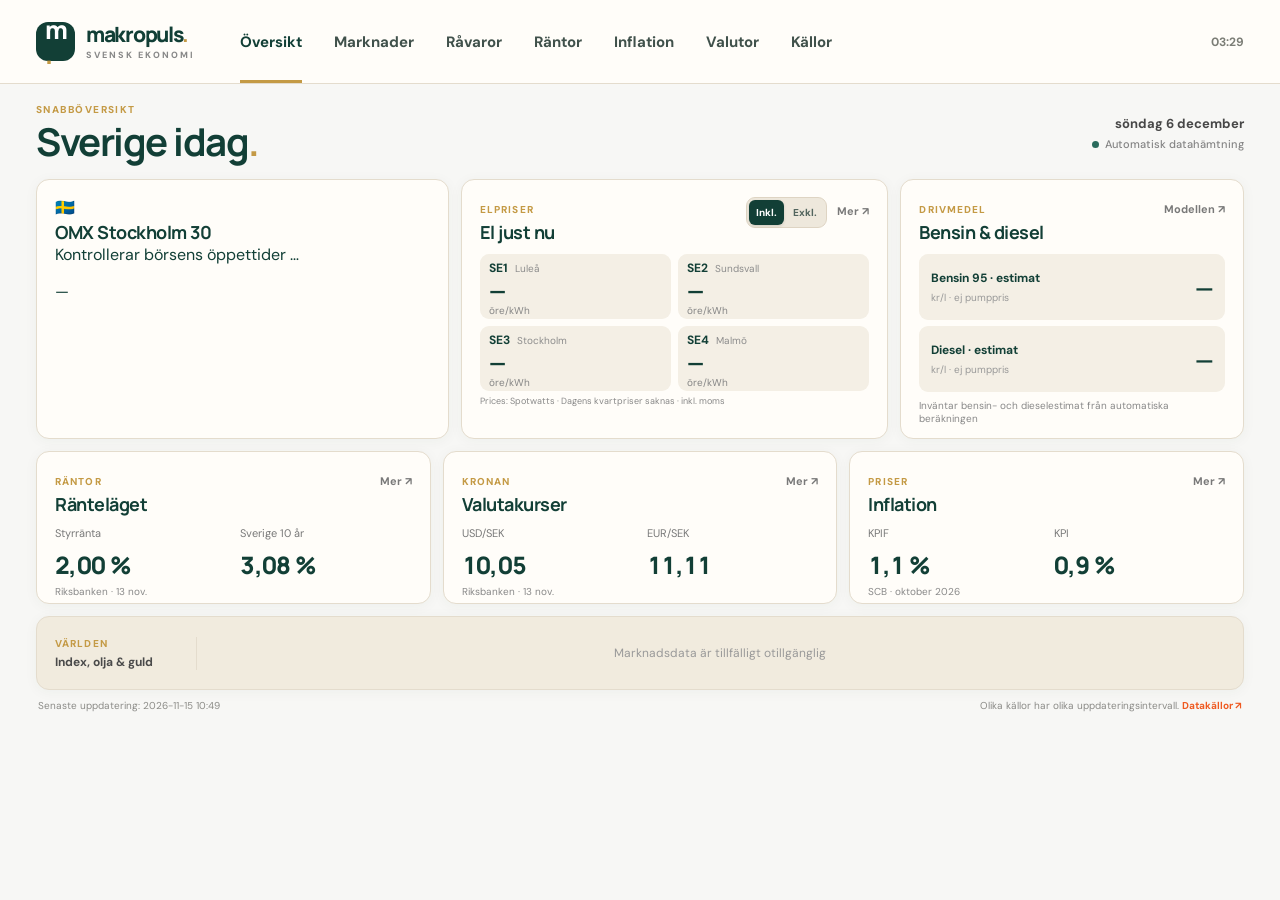
==== commit 0b7203ad: "Add files via upload" ====
--- a/index.html
+++ b/index.html
@@ -7,9 +7,9 @@
   <meta name="description" content="Sverige idag – elpriser, Stockholmsbörsen, bensinestimat, diesel, räntor och inflation på en enda skärm.">
   <title>Sverige idag – Svensk Makropuls</title>
   <link rel="icon" href="./assets/favicon.svg" type="image/svg+xml">
-  <link rel="stylesheet" href="./assets/styles.css?v=16">
-  <script defer src="./assets/omx.js?v=16"></script>
-  <script defer src="./assets/home.js?v=16"></script>
+  <link rel="stylesheet" href="./assets/styles.css?v=17">
+  <script defer src="./assets/omx.js?v=17"></script>
+  <script defer src="./assets/home.js?v=17"></script>
 </head>
 <body class="home-screen">
 <header class="site-header">
@@ -34,24 +34,16 @@
   </div>
 
   <section class="today-primary" aria-label="Marknad, el och drivmedel">
-    <article class="surface today-box today-exchange today-exchange-v16" aria-labelledby="overviewOmxTitle">
-      <div class="today-box-header omx-heading">
-        <div><span class="today-kicker">BÖRSEN · OMXS30</span><h2 id="overviewOmxTitle">Stockholmsbörsen</h2></div>
-        <span class="today-open omx-link-hint" aria-hidden="true">Se graf <span aria-hidden="true">↗</span></span>
+    <a class="surface today-box today-exchange today-exchange-v17" href="./marknader.html#omxs30" aria-label="Visa OMX Stockholm 30 och den stora kursgrafen på Marknader">
+      <div class="omx-snapshot">
+        <span class="omx-snapshot-flag" aria-hidden="true">🇸🇪</span>
+        <div class="omx-snapshot-content">
+          <h2>OMX Stockholm 30</h2>
+          <p id="homeOmxStatusLine" aria-live="polite">Kontrollerar börsens öppettider …</p>
+        </div>
+        <span class="omx-snapshot-change" id="homeOmxChange" data-trend="unknown" aria-label="Senaste dagsförändringen är ännu inte tillgänglig">—</span>
       </div>
-      <div class="omx-quick-overview">
-        <div class="omx-quick-caption" id="omxQuoteLabel">Senaste notering · dagens utveckling</div>
-        <div class="omx-quick-ticker" id="homeOmxQuote" aria-label="OMXS30, senaste kurs och dagens procentuella förändring via TradingView">
-          <span class="loading-value">Hämtar indexkurs …</span>
-        </div>
-        <div class="omx-market-line" aria-live="polite">
-          <span class="omx-market-status" id="omxMarketStatus" data-state="unknown"><span class="omx-market-dot" aria-hidden="true"></span><span id="omxMarketStatusText">Kontrollerar …</span></span>
-          <span class="omx-market-next" id="omxMarketDetail">Nasdaq Stockholm · svensk tid</span>
-        </div>
-      </div>
-      <div class="today-source omx-source">Källa: <a class="omx-tv-source-link" href="https://www.tradingview.com/symbols/OMXSTO-OMXS30/" target="_blank" rel="noopener noreferrer">TradingView</a> · kursen kan vara fördröjd</div>
-      <a class="omx-card-hit" href="./marknader.html#omxs30" aria-label="Öppna den stora, interaktiva OMX30-grafen på Marknader"><span class="sr-only">Visa OMX30-grafen på Marknader</span></a>
-    </article>
+    </a>
 
     <article class="surface today-box today-electricity">
       <div class="today-box-header"><div><span class="today-kicker">ELPRISER</span><h2>El just nu</h2></div><div class="power-header-controls"><div class="vat-toggle" role="group" aria-label="Visa elpris med eller utan moms"><button type="button" data-vat="incl" aria-pressed="true">Inkl.</button><button type="button" data-vat="excl" aria-pressed="false">Exkl.</button></div><a class="today-open" href="./ravaror.html" aria-label="Visa alla elpriser">Mer <span aria-hidden="true">↗</span></a></div></div>
--- a/assets/styles.css
+++ b/assets/styles.css
@@ -399,3 +399,39 @@
   .omx-periods button{font-size:11px;padding:8px 0}.today-exchange .omx-source{font-size:9px}}
 @media(max-width:390px){.omx-heading-right{gap:4px}.omx-market-status{padding:3px 5px;font-size:9px}
   .today-exchange .omx-source span:last-child{font-size:8px}}
+
+
+/* INDEXDATA v16: Kompakt klickbar OMX30-ruta och stor Avanza-inspirerad marknadsgraf */
+.sr-only{position:absolute!important;width:1px;height:1px;padding:0;margin:-1px;overflow:hidden;clip:rect(0,0,0,0);white-space:nowrap;border:0}
+.today-exchange-v16{position:relative;isolation:isolate;min-height:0;justify-content:flex-start;transition:border-color .16s ease,box-shadow .16s ease}
+.today-exchange-v16:hover{border-color:#c4b38f;box-shadow:0 5px 20px rgba(18,63,54,.09)}
+.today-exchange-v16:focus-within{outline:2px solid var(--orange);outline-offset:3px}
+.today-exchange-v16 .today-box-header{align-items:flex-start;margin-bottom:4px}
+.omx-link-hint{color:var(--green);font-size:11px;margin-top:4px}
+.omx-card-hit{position:absolute;inset:0;z-index:5;border-radius:inherit;cursor:pointer}
+.omx-quick-overview{display:flex;flex-direction:column;justify-content:center;gap:8px;flex:1;min-height:0;padding:6px 0}
+.omx-quick-caption{font-size:11px;color:var(--muted);font-weight:650}
+.omx-quick-ticker{min-height:70px;height:81px;max-width:420px;width:100%;overflow:hidden;border-radius:8px}
+.omx-quick-ticker .tradingview-widget-container,.omx-quick-ticker .tradingview-widget-container__widget{height:100%;width:100%}
+.omx-market-line{display:flex;flex-wrap:wrap;align-items:center;gap:8px}
+.omx-market-next{font-size:12px;color:var(--muted);font-weight:700}
+.today-exchange-v16 .omx-source{padding-top:6px;font-size:10px}
+.market-omx-feature{padding:26px 30px 20px;margin:0 0 22px;min-width:0;scroll-margin-top:100px}
+.market-omx-header{display:flex;justify-content:space-between;align-items:flex-start;gap:20px;margin:0 0 14px}
+.market-omx-header .overline{margin-bottom:7px;font-size:11px}
+.market-omx-header h2{font-family:'Manrope',sans-serif;font-size:clamp(26px,3vw,36px);letter-spacing:-1.3px;line-height:1.15}
+.market-omx-header p{font-size:12px;color:var(--muted);margin:9px 0 0;line-height:1.5}
+.market-omx-right{display:flex;flex-direction:column;align-items:flex-end;gap:7px;margin-top:7px}
+.market-omx-hours{font-size:12px;color:var(--muted);font-weight:700;white-space:nowrap}
+.market-omx-graph{height:clamp(400px,46vw,560px);min-height:400px;border-radius:11px;background:#fffdf9;border:1px solid #eee6d9;overflow:hidden;position:relative}
+.market-omx-graph .tradingview-widget-container,.market-omx-graph .tradingview-widget-container__widget{height:100%;width:100%}
+.market-omx-periods{display:flex;align-items:center;gap:3px;flex-wrap:wrap;border-bottom:1px solid var(--border);padding:13px 0 0;min-height:58px}
+.market-omx-periods button{border:0;background:transparent;padding:10px 12px 12px;font-size:12px;font-weight:800;color:#68766e;border-bottom:3px solid transparent;white-space:nowrap}
+.market-omx-periods button[aria-pressed="true"]{color:var(--deep-green);border-bottom-color:var(--green)}
+.market-omx-periods button:hover{color:var(--green);background:#f4efe5}
+.market-omx-periods button:focus-visible{outline:2px solid var(--orange);outline-offset:-3px}
+.market-omx-footer{display:flex;align-items:center;justify-content:space-between;gap:12px;font-size:11px;color:var(--muted);padding:12px 0 0;line-height:1.5}
+@media(max-width:810px){.market-omx-feature{padding:19px 17px 16px}.market-omx-graph{height:440px;min-height:360px}.market-omx-periods button{padding:11px 10px;font-size:11px}.market-omx-footer{flex-direction:column;align-items:flex-start;gap:3px}}
+@media(max-width:620px){.today-primary>.today-exchange-v16{height:205px;min-height:205px}.omx-quick-ticker{height:73px;min-height:65px}.market-omx-header{flex-direction:column;gap:10px}.market-omx-right{align-items:flex-start;margin-top:0;flex-direction:row;flex-wrap:wrap;gap:9px}.market-omx-graph{height:390px;min-height:390px}.market-omx-feature{margin-bottom:15px}.market-omx-periods{justify-content:flex-start;gap:0}.market-omx-periods button{padding:11px 9px;font-size:11px}}
+
+.today-exchange-v16 .omx-tv-source-link{position:relative;z-index:8;text-decoration:underline;text-decoration-color:#b6c7bf;text-underline-offset:2px}
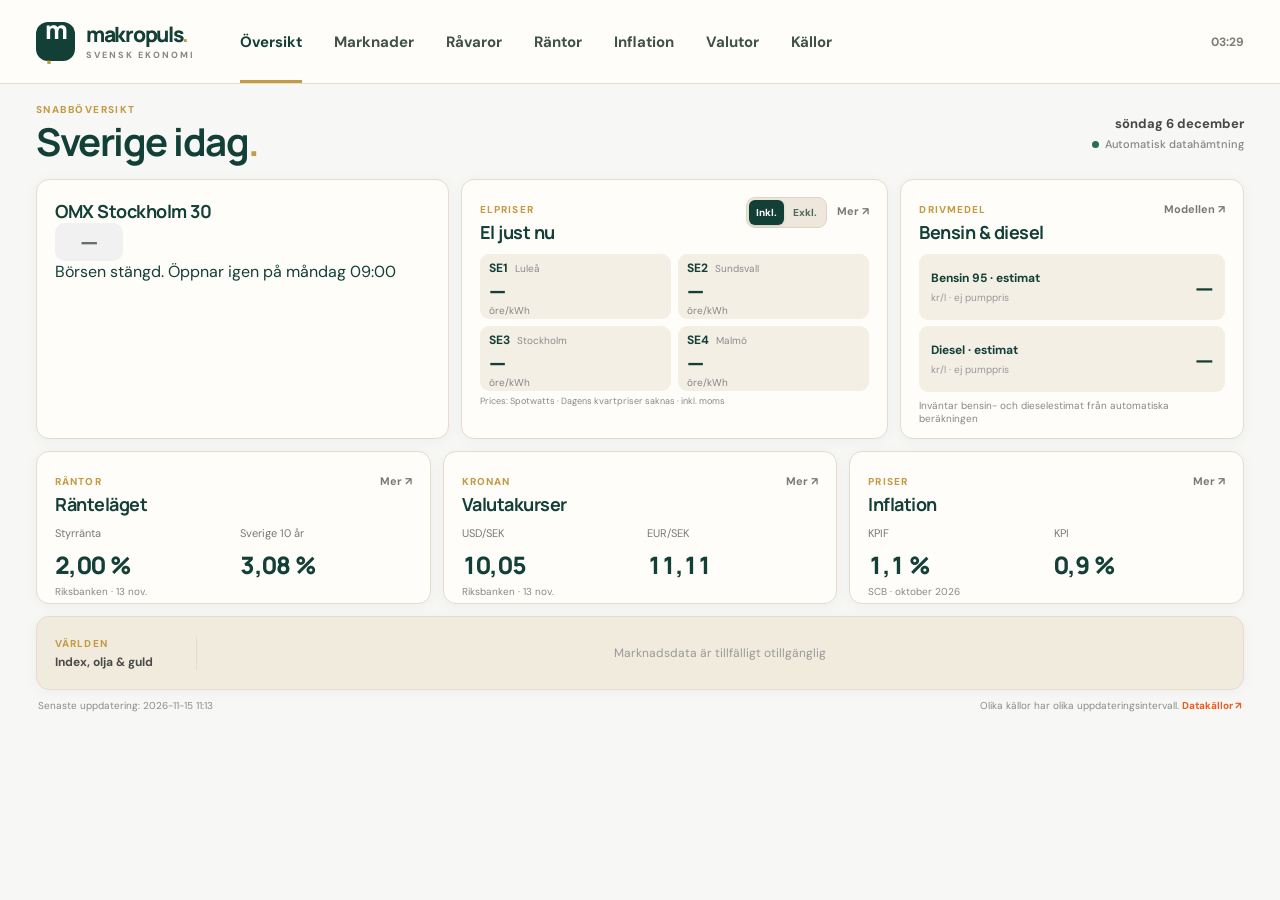
==== commit a5cb2dc9: "Add files via upload" ====
--- a/index.html
+++ b/index.html
@@ -7,7 +7,7 @@
   <meta name="description" content="Sverige idag – elpriser, Stockholmsbörsen, bensinestimat, diesel, räntor och inflation på en enda skärm.">
   <title>Sverige idag – Svensk Makropuls</title>
   <link rel="icon" href="./assets/favicon.svg" type="image/svg+xml">
-  <link rel="stylesheet" href="./assets/styles.css?v=17">
+  <link rel="stylesheet" href="./assets/styles.css?v=18">
   <script defer src="./assets/omx.js?v=17"></script>
   <script defer src="./assets/home.js?v=17"></script>
 </head>
@@ -34,14 +34,15 @@
   </div>
 
   <section class="today-primary" aria-label="Marknad, el och drivmedel">
-    <a class="surface today-box today-exchange today-exchange-v17" href="./marknader.html#omxs30" aria-label="Visa OMX Stockholm 30 och den stora kursgrafen på Marknader">
-      <div class="omx-snapshot">
-        <span class="omx-snapshot-flag" aria-hidden="true">🇸🇪</span>
-        <div class="omx-snapshot-content">
-          <h2>OMX Stockholm 30</h2>
+    <a class="surface today-box today-exchange today-exchange-v18" href="./marknader.html#omxs30" aria-label="Visa OMX Stockholm 30 och den stora kursgrafen på Marknader">
+      <div class="omx-brief">
+        <h2 class="omx-brief-title">OMX Stockholm 30</h2>
+        <div class="omx-brief-main">
+          <span class="omx-snapshot-change" id="homeOmxChange" data-trend="unknown" aria-label="Senaste dagsförändringen är ännu inte tillgänglig">—</span>
+        </div>
+        <div class="omx-brief-footer">
           <p id="homeOmxStatusLine" aria-live="polite">Kontrollerar börsens öppettider …</p>
         </div>
-        <span class="omx-snapshot-change" id="homeOmxChange" data-trend="unknown" aria-label="Senaste dagsförändringen är ännu inte tillgänglig">—</span>
       </div>
     </a>
 
--- a/assets/styles.css
+++ b/assets/styles.css
@@ -435,3 +435,28 @@
 @media(max-width:620px){.today-primary>.today-exchange-v16{height:205px;min-height:205px}.omx-quick-ticker{height:73px;min-height:65px}.market-omx-header{flex-direction:column;gap:10px}.market-omx-right{align-items:flex-start;margin-top:0;flex-direction:row;flex-wrap:wrap;gap:9px}.market-omx-graph{height:390px;min-height:390px}.market-omx-feature{margin-bottom:15px}.market-omx-periods{justify-content:flex-start;gap:0}.market-omx-periods button{padding:11px 9px;font-size:11px}}
 
 .today-exchange-v16 .omx-tv-source-link{position:relative;z-index:8;text-decoration:underline;text-decoration-color:#b6c7bf;text-underline-offset:2px}
+
+
+/* INDEXDATA v17 – avskalad OMX30-ruta: titel, börsstatus/nästa öppning och dagsförändring. */
+.today-exchange-v17{display:flex;justify-content:center;position:relative;min-width:0;color:var(--text);text-decoration:none;
+  border-color:#e1e4e4;transition:box-shadow .17s ease,border-color .17s ease}
+.today-exchange-v17:hover{border-color:#b1c6bd;box-shadow:0 5px 16px rgba(18,63,54,.09)}
+.today-exchange-v17:focus-visible{outline:3px solid var(--orange);outline-offset:2px}
+.omx-snapshot{display:flex;align-items:center;gap:9px;min-width:0;width:100%}
+.omx-snapshot-flag{font-size:24px;line-height:1;flex:none}
+.omx-snapshot-content{min-width:0;flex:1}
+.today-exchange-v17 .omx-snapshot-content h2{font:700 clamp(16px,1.7vw,23px)/1.2 'Manrope','DM Sans',sans-serif;
+  letter-spacing:-.5px;color:var(--text);margin:0 0 5px;white-space:nowrap;overflow:hidden;text-overflow:ellipsis}
+.omx-snapshot-content p{font-size:clamp(11px,1.1vw,14px);font-weight:550;color:#737b7b;margin:0;line-height:1.35}
+.omx-snapshot-change{display:inline-flex;align-items:center;justify-content:center;flex:none;min-width:68px;
+  padding:9px 10px;border-radius:10px;font-size:clamp(15px,1.6vw,20px);line-height:1;font-weight:800;
+  font-variant-numeric:tabular-nums;background:#f0f1f0;color:#63716b;white-space:nowrap}
+.omx-snapshot-change[data-trend="up"]{background:#e4f5ea;color:#138343}
+.omx-snapshot-change[data-trend="down"]{background:#fde8ed;color:#d71949}
+.omx-snapshot-change[data-trend="flat"]{background:#eef3f1;color:#526e60}
+@media(max-width:620px){.today-primary>.today-exchange-v17{height:124px;min-height:124px}
+ .omx-snapshot-flag{font-size:22px}.omx-snapshot{gap:7px}
+ .today-exchange-v17 .omx-snapshot-content h2{font-size:17px}
+ .omx-snapshot-content p{font-size:11px}
+ .omx-snapshot-change{padding:8px;font-size:17px;min-width:62px}}
+@media(max-width:360px){.omx-snapshot-content p{font-size:10px}.omx-snapshot-flag{font-size:19px}}
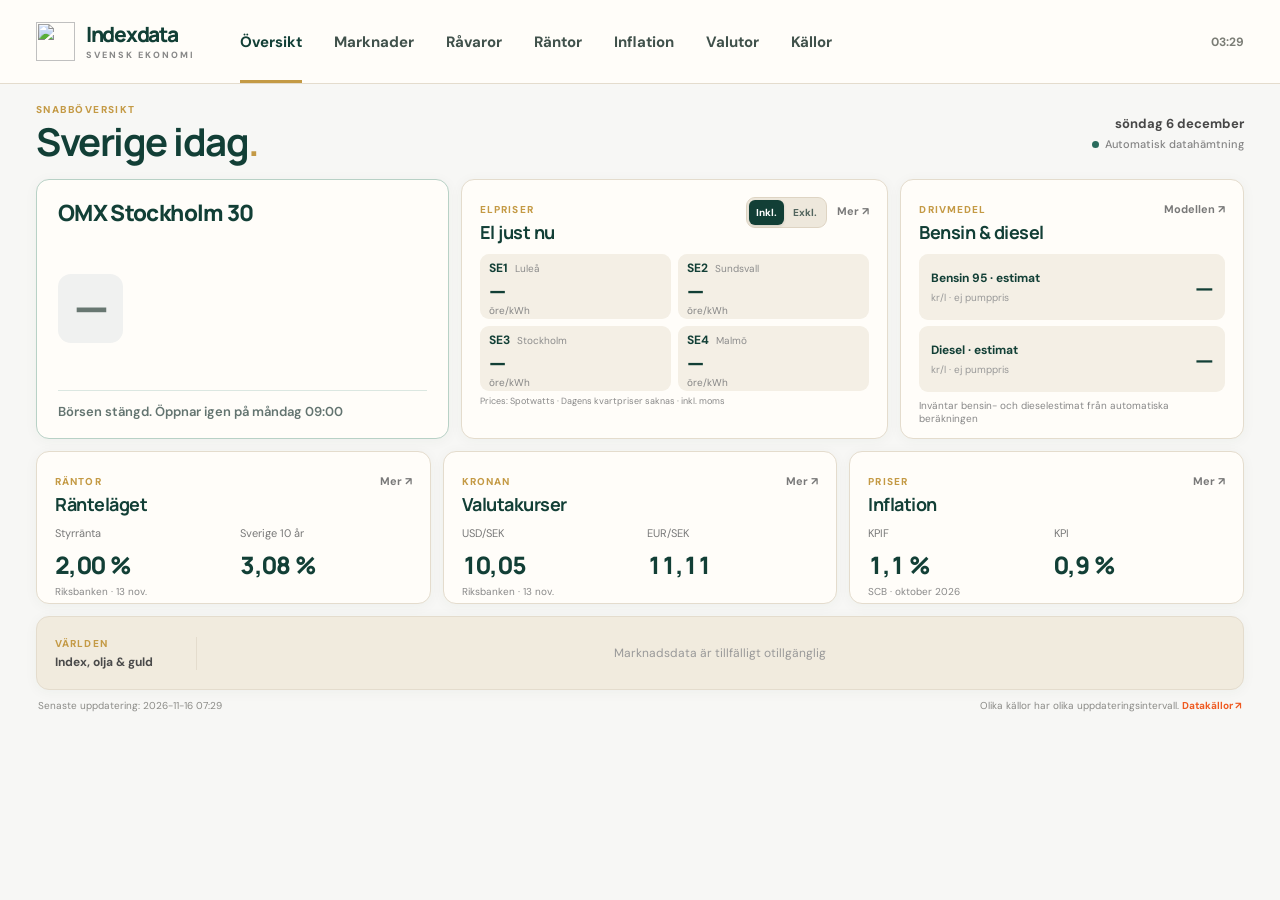
==== commit 59bc2200: "Add files via upload" ====
--- a/index.html
+++ b/index.html
@@ -3,18 +3,39 @@
 <head>
   <meta charset="utf-8">
   <meta name="viewport" content="width=device-width, initial-scale=1">
-  <meta name="theme-color" content="#ffffff">
-  <meta name="description" content="Sverige idag – elpriser, Stockholmsbörsen, bensinestimat, diesel, räntor och inflation på en enda skärm.">
-  <title>Sverige idag – Svensk Makropuls</title>
-  <link rel="icon" href="./assets/favicon.svg" type="image/svg+xml">
-  <link rel="stylesheet" href="./assets/styles.css?v=18">
+  <meta name="theme-color" content="#123F36">
+  <meta name="description" content="Följ svensk ekonomi på Indexdata: OMXS30, elpriser i SE1–SE4, bensin- och dieselestimat, räntor, valutor och inflation.">
+  <title>Sverige idag | Indexdata</title>
+  <link rel="icon" href="./assets/favicon.svg?v=21" type="image/svg+xml">
+  <link rel="stylesheet" href="./assets/styles.css?v=21">
   <script defer src="./assets/omx.js?v=17"></script>
-  <script defer src="./assets/home.js?v=17"></script>
+  <script defer src="./assets/home.js?v=19"></script>
+  <link rel="canonical" href="https://indexdata.se/">
+  <link rel="icon" type="image/png" sizes="32x32" href="./assets/favicon-32.png?v=21">
+  <link rel="apple-touch-icon" sizes="180x180" href="./assets/apple-touch-icon.png?v=21">
+  <link rel="manifest" href="./assets/site.webmanifest">
+  <meta name="application-name" content="Indexdata">
+  <meta name="apple-mobile-web-app-title" content="Indexdata">
+  <meta property="og:locale" content="sv_SE">
+  <meta property="og:type" content="website">
+  <meta property="og:site_name" content="Indexdata">
+  <meta property="og:title" content="Sverige idag | Indexdata">
+  <meta property="og:description" content="Följ svensk ekonomi på Indexdata: OMXS30, elpriser i SE1–SE4, bensin- och dieselestimat, räntor, valutor och inflation.">
+  <meta property="og:url" content="https://indexdata.se/">
+  <meta property="og:image" content="https://indexdata.se/assets/indexdata-social.png">
+  <meta property="og:image:width" content="1200">
+  <meta property="og:image:height" content="630">
+  <meta property="og:image:alt" content="Indexdata – svensk ekonomi i överblick">
+  <meta name="twitter:card" content="summary_large_image">
+  <meta name="twitter:title" content="Sverige idag | Indexdata">
+  <meta name="twitter:description" content="Följ svensk ekonomi på Indexdata: OMXS30, elpriser i SE1–SE4, bensin- och dieselestimat, räntor, valutor och inflation.">
+  <meta name="twitter:image" content="https://indexdata.se/assets/indexdata-social.png">
+  <script type="application/ld+json">{"@context": "https://schema.org", "@type": "WebSite", "name": "Indexdata", "url": "https://indexdata.se/", "inLanguage": "sv-SE", "description": "Följ svensk ekonomi på Indexdata: OMXS30, elpriser i SE1–SE4, bensin- och dieselestimat, räntor, valutor och inflation."}</script>
 </head>
 <body class="home-screen">
 <header class="site-header">
   <div class="header-inner">
-    <a class="brand" href="./index.html" aria-label="Svensk Makropuls – startsida"><span class="brand-icon" aria-hidden="true">m<span>.</span></span><span class="brand-wordmark">makropuls<span class="brand-dot">.</span><small>SVENSK EKONOMI</small></span></a>
+    <a class="brand" href="./index.html" aria-label="Indexdata – startsida"><img class="brand-symbol" src="./assets/indexdata-mark.svg" width="39" height="39" alt="" aria-hidden="true"><span class="brand-wordmark">Indexdata<small>SVENSK EKONOMI</small></span></a>
     <nav class="main-nav" aria-label="Huvudmeny">
       <a class="active" aria-current="page" href="./index.html">Översikt</a>
       <a href="./marknader.html">Marknader</a>
@@ -91,6 +112,6 @@
   </section>
   <div class="today-footer"><span>Senaste uppdatering: <span id="homeUpdated">—</span></span><span>Olika källor har olika uppdateringsintervall. <a href="./kallor.html">Datakällor ↗</a></span></div>
 </main>
-<footer class="site-footer sverige-footer"><span>Svensk Makropuls</span><span>© <span id="copyrightYear">2026</span> · Ej investeringsrådgivning</span></footer>
+<footer class="site-footer sverige-footer"><span>Indexdata</span><span>© <span id="copyrightYear">2026</span> · Ej investeringsrådgivning</span><nav class="footer-links" aria-label="Information om webbplatsen"><a href="./om.html">Om oss</a><a href="./integritet.html">Integritet &amp; cookies</a><a href="./kontakt.html">Kontakt</a><a href="./annonsinformation.html">Annonsering</a></nav></footer>
 </body>
 </html>
--- a/assets/styles.css
+++ b/assets/styles.css
@@ -460,3 +460,66 @@
  .omx-snapshot-content p{font-size:11px}
  .omx-snapshot-change{padding:8px;font-size:17px;min-width:62px}}
 @media(max-width:360px){.omx-snapshot-content p{font-size:10px}.omx-snapshot-flag{font-size:19px}}
+
+/* INDEXDATA v18 – godkänd börsruta. Ingen flagga, ingen stängningskurs:
+   rubrik överst, stor upp-/nedgång i mitten, börsstatus längst ned. */
+.today-exchange-v18{
+  display:block;
+  padding:20px 21px 17px;
+  border-color:#b8d1c6;
+  color:var(--text);
+  text-decoration:none;
+  transition:border-color .18s ease,box-shadow .18s ease;
+}
+.today-exchange-v18:hover{
+  border-color:#8db4a3;
+  box-shadow:0 5px 18px rgba(18,63,54,.09);
+}
+.today-exchange-v18:focus-visible{
+  outline:3px solid var(--orange);
+  outline-offset:3px;
+}
+.omx-brief{display:flex;flex-direction:column;align-items:stretch;width:100%;height:100%;min-width:0;min-height:0}
+.today-exchange-v18 h2.omx-brief-title{
+  margin:0;
+  color:var(--deep-green);
+  font-family:'Manrope','DM Sans',sans-serif;
+  font-size:clamp(17px,1.75vw,23px);
+  font-weight:800;
+  letter-spacing:-.65px;
+  line-height:1.2;
+}
+.omx-brief-main{display:flex;align-items:center;justify-content:flex-start;flex:1;min-height:0;padding:6px 0}
+.today-exchange-v18 .omx-snapshot-change{
+  display:inline-flex;align-items:center;justify-content:center;
+  width:max-content;max-width:100%;min-width:0;
+  padding:9px 16px 11px;
+  border-radius:13px;
+  background:#f0f1f0;
+  color:#687771;
+  font-family:'Manrope','DM Sans',sans-serif;
+  font-size:clamp(35px,3.5vw,52px);
+  font-weight:800;
+  letter-spacing:-2.2px;
+  line-height:1.08;
+  font-variant-numeric:tabular-nums;
+  white-space:nowrap;
+}
+.today-exchange-v18 .omx-snapshot-change[data-trend="up"]{background:#e4f5ea;color:#138343}
+.today-exchange-v18 .omx-snapshot-change[data-trend="down"]{background:#fde8ed;color:#d71949}
+.today-exchange-v18 .omx-snapshot-change[data-trend="flat"]{background:#eef3f1;color:#526e60}
+.omx-brief-footer{width:100%;border-top:1px solid #dbe7e1;padding-top:11px}
+.omx-brief-footer p{font-size:clamp(11px,1.02vw,13px);line-height:1.5;font-weight:600;color:#637470;margin:0}
+@media(max-width:620px){
+  .today-primary>.today-exchange-v18{height:172px;min-height:172px}
+  .today-exchange-v18{padding:17px 18px 14px}
+  .today-exchange-v18 h2.omx-brief-title{font-size:19px}
+  .today-exchange-v18 .omx-snapshot-change{font-size:41px;padding:8px 15px 10px;letter-spacing:-1.5px}
+  .omx-brief-footer{padding-top:9px}
+  .omx-brief-footer p{font-size:12px;line-height:1.4}
+}
+@media(max-width:360px){
+  .today-exchange-v18 h2.omx-brief-title{font-size:18px}
+  .today-exchange-v18 .omx-snapshot-change{font-size:37px}
+}
+@media(prefers-reduced-motion:reduce){.today-exchange-v18{transition:none}}
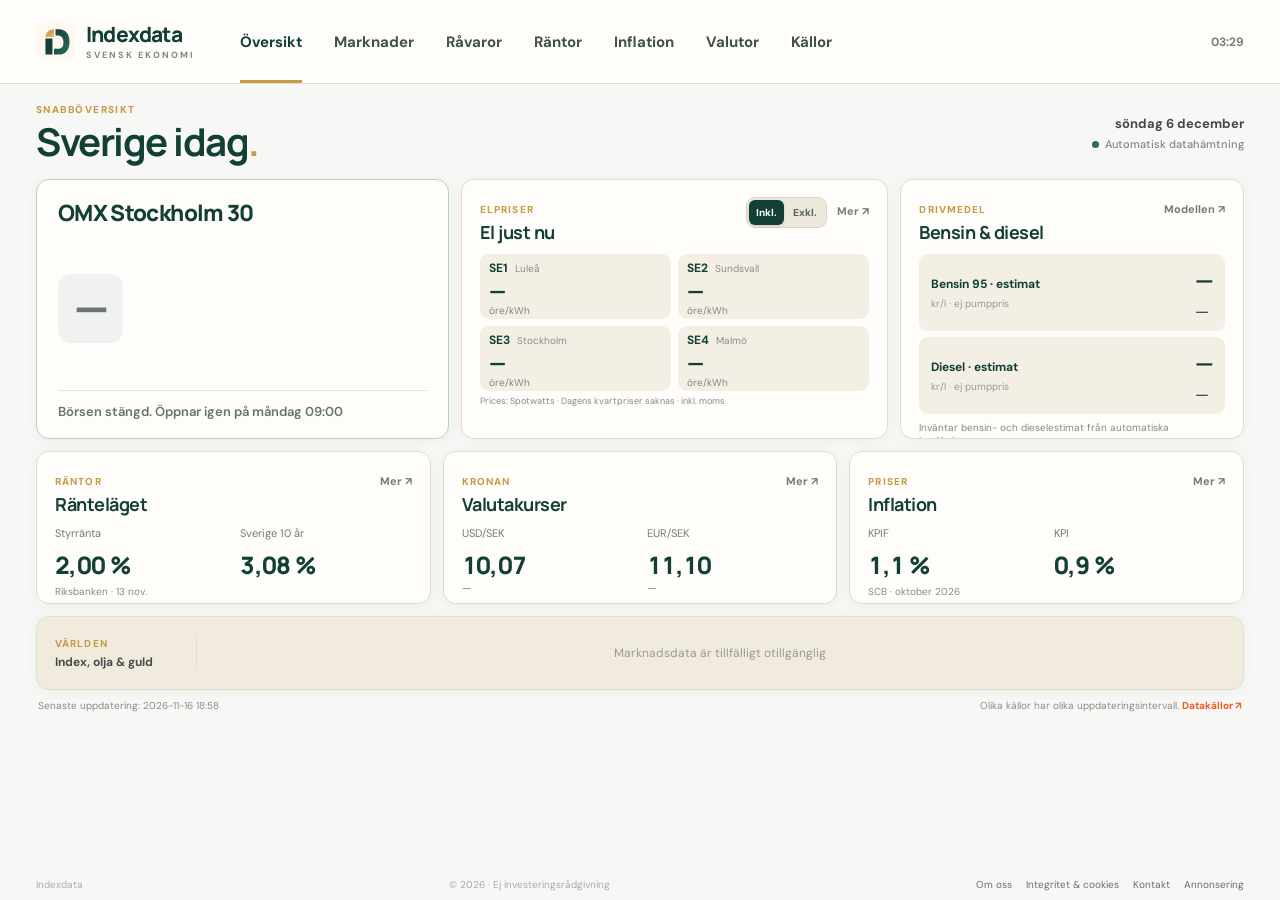
==== commit 90db772d: "Add files via upload" ====
--- a/index.html
+++ b/index.html
@@ -81,8 +81,8 @@
     <article class="surface today-box today-fuel">
       <div class="today-box-header"><div><span class="today-kicker">DRIVMEDEL</span><h2>Bensin &amp; diesel</h2></div><a class="today-open" href="./bensinmodell.html" id="homeFuelLink" aria-label="Öppna den interaktiva bensin- och dieselmodellen">Modellen <span aria-hidden="true">↗</span></a></div>
       <div class="fuel-mini-list">
-        <div class="fuel-mini"><div><span class="fuel-type">Bensin 95 · estimat</span><span class="fuel-unit">kr/l · ej pumppris</span></div><strong id="homePetrol">—</strong></div>
-        <div class="fuel-mini"><div><span class="fuel-type">Diesel · estimat</span><span class="fuel-unit">kr/l · ej pumppris</span></div><strong id="homeDiesel">—</strong></div>
+        <div class="fuel-mini"><div><span class="fuel-type">Bensin 95 · estimat</span><span class="fuel-unit">kr/l · ej pumppris</span></div><div class="price-and-trend"><strong id="homePetrol">—</strong><span class="market-trend" id="homePetrolChange" data-trend="unknown" aria-label="Modellens förändring">—</span></div></div>
+        <div class="fuel-mini"><div><span class="fuel-type">Diesel · estimat</span><span class="fuel-unit">kr/l · ej pumppris</span></div><div class="price-and-trend"><strong id="homeDiesel">—</strong><span class="market-trend" id="homeDieselChange" data-trend="unknown" aria-label="Modellens förändring">—</span></div></div>
       </div>
       <div class="today-source" id="homeFuelNote">Inväntar modellvärde · inklusive skatter</div>
     </article>
@@ -96,7 +96,7 @@
     </article>
     <article class="surface today-box today-small">
       <div class="today-box-header"><div><span class="today-kicker">KRONAN</span><h2>Valutakurser</h2></div><a class="today-open" href="./valutor.html">Mer ↗</a></div>
-      <div class="today-two-values"><div><span>USD/SEK</span><strong id="homeUSD">—</strong></div><div><span>EUR/SEK</span><strong id="homeEUR">—</strong></div></div>
+      <div class="today-two-values"><div><span>USD/SEK</span><strong id="homeUSD">—</strong><span class="market-trend" id="homeUSDChange" data-trend="unknown" aria-label="USD/SEK förändring senaste noteringsdag">—</span></div><div><span>EUR/SEK</span><strong id="homeEUR">—</strong><span class="market-trend" id="homeEURChange" data-trend="unknown" aria-label="EUR/SEK förändring senaste noteringsdag">—</span></div></div>
       <div class="today-source" id="homeCurrencyDate">Riksbanken · indikativa kurser</div>
     </article>
     <article class="surface today-box today-small">
--- a/assets/styles.css
+++ b/assets/styles.css
@@ -523,3 +523,29 @@
   .today-exchange-v18 .omx-snapshot-change{font-size:37px}
 }
 @media(prefers-reduced-motion:reduce){.today-exchange-v18{transition:none}}
+
+/* Indexdata v21 — varumärke, informationssidor, framtida annonser (ej aktiverade) */
+.brand-symbol{width:39px;height:39px;display:block;object-fit:contain;border-radius:9px;flex:none}
+.brand-wordmark{font-size:21px;letter-spacing:-.8px}
+.site-footer{align-items:center;flex-wrap:wrap}
+.footer-links{display:flex;gap:14px;align-items:center;flex-wrap:wrap}
+.footer-links a{color:#62746c;text-underline-offset:3px}
+.footer-links a:hover,.footer-links a:focus-visible{text-decoration:underline;color:#123F36}
+.info-main{max-width:1050px}
+.info-content{padding:30px 36px 38px;line-height:1.75;color:#334e44}
+.info-content h2{color:#123F36;font-size:21px;margin:25px 0 9px}
+.info-content h2:first-child{margin-top:0}
+.info-content p,.info-content li{font-size:15px}
+.info-content p{margin:0 0 13px}
+.info-content ul{padding-left:21px;margin:7px 0 14px}
+.info-content a:not(.surface){color:#176b56;text-decoration:underline;text-underline-offset:3px;overflow-wrap:anywhere}
+.info-content .note{background:#F4F0E6;border-left:3px solid #C49A45;padding:15px 17px;border-radius:8px}
+.info-content .info-cards{display:grid;grid-template-columns:repeat(2,minmax(0,1fr));gap:12px;margin:20px 0}
+.info-content .info-card{background:#F8F5EF;border:1px solid #E7DCCC;padding:15px;border-radius:12px}
+/* Annonsplatser aktiveras först när AdSense och godkänd CMP finns. */
+.ad-placement{margin:22px auto;padding:14px 10px;text-align:center;min-height:90px;border-top:1px solid var(--border);border-bottom:1px solid var(--border)}
+.ad-placement-label{display:block;font-size:10px;letter-spacing:.6px;text-transform:uppercase;color:#7d827d;margin-bottom:7px}
+@media(max-width:810px){.info-content{padding:22px 19px}.info-content .info-cards{grid-template-columns:1fr}.footer-links{gap:10px}}
+.home-screen .sverige-footer{display:flex;justify-content:space-between;gap:6px;padding:4px 36px 9px;max-width:1360px;font-size:10px;line-height:1.3}
+@media(max-width:810px){.home-screen .sverige-footer{padding:12px 18px;gap:10px}}
+@media(max-width:620px){.home-screen .sverige-footer{display:flex;justify-content:flex-start;flex-direction:column;padding:13px 16px;gap:8px}.site-footer{align-items:flex-start}}
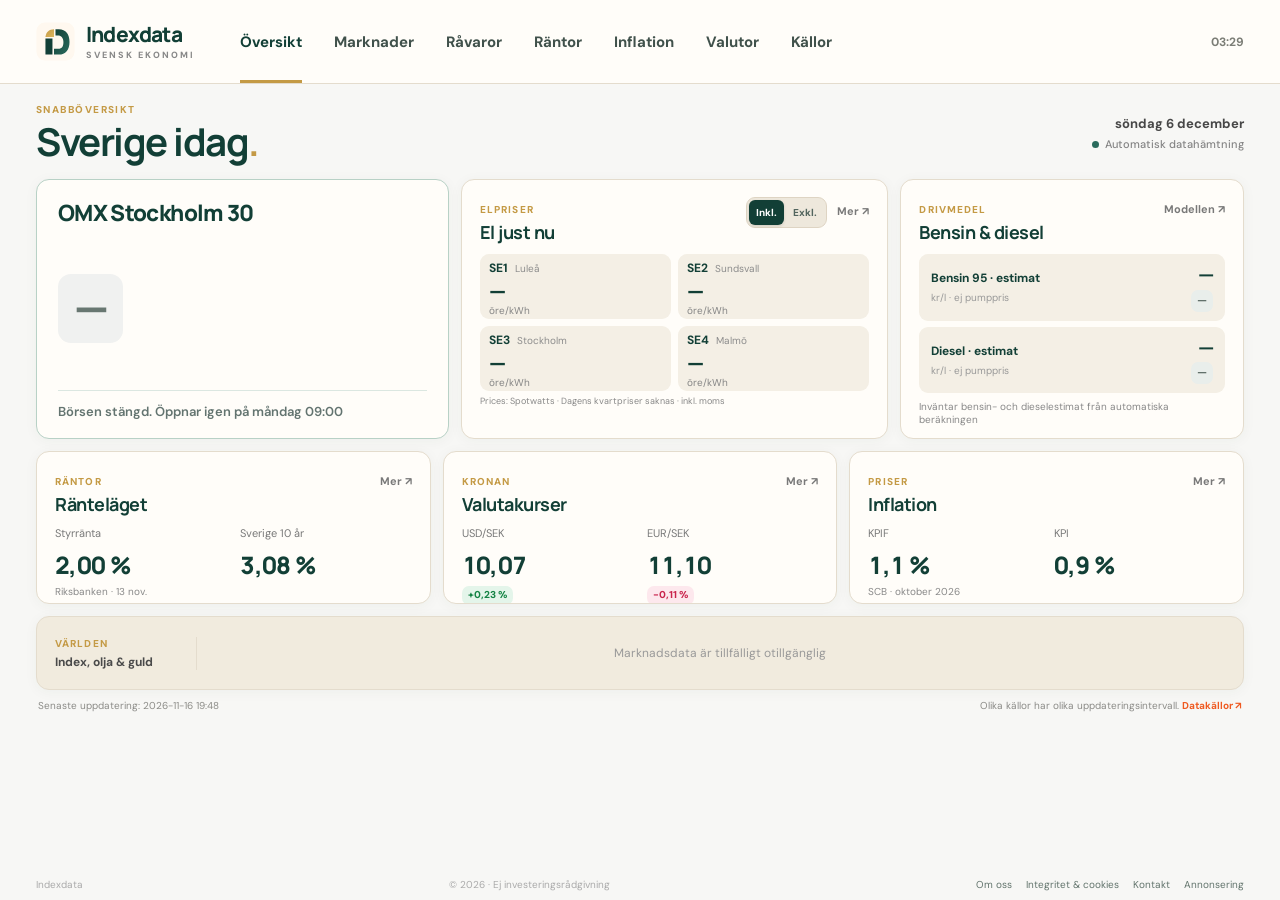
==== commit e6ffb824: "Add files via upload" ====
--- a/index.html
+++ b/index.html
@@ -94,9 +94,12 @@
       <div class="today-two-values"><div><span>Styrränta</span><strong id="homePolicy">—</strong></div><div><span>Sverige 10 år</span><strong id="homeTenYear">—</strong></div></div>
       <div class="today-source" id="homeRateDate">Riksbanken · senaste notering</div>
     </article>
-    <article class="surface today-box today-small">
+    <article class="surface today-box today-small today-currency">
       <div class="today-box-header"><div><span class="today-kicker">KRONAN</span><h2>Valutakurser</h2></div><a class="today-open" href="./valutor.html">Mer ↗</a></div>
-      <div class="today-two-values"><div><span>USD/SEK</span><strong id="homeUSD">—</strong><span class="market-trend" id="homeUSDChange" data-trend="unknown" aria-label="USD/SEK förändring senaste noteringsdag">—</span></div><div><span>EUR/SEK</span><strong id="homeEUR">—</strong><span class="market-trend" id="homeEURChange" data-trend="unknown" aria-label="EUR/SEK förändring senaste noteringsdag">—</span></div></div>
+      <div class="today-two-values">
+        <div><span>USD/SEK</span><div class="fx-inline-quote"><strong id="homeUSD">—</strong><span class="market-trend" id="homeUSDChange" data-trend="unknown" aria-label="USD/SEK förändring senaste noteringsdag">—</span></div></div>
+        <div><span>EUR/SEK</span><div class="fx-inline-quote"><strong id="homeEUR">—</strong><span class="market-trend" id="homeEURChange" data-trend="unknown" aria-label="EUR/SEK förändring senaste noteringsdag">—</span></div></div>
+      </div>
       <div class="today-source" id="homeCurrencyDate">Riksbanken · indikativa kurser</div>
     </article>
     <article class="surface today-box today-small">
--- a/assets/styles.css
+++ b/assets/styles.css
@@ -549,3 +549,22 @@
 .home-screen .sverige-footer{display:flex;justify-content:space-between;gap:6px;padding:4px 36px 9px;max-width:1360px;font-size:10px;line-height:1.3}
 @media(max-width:810px){.home-screen .sverige-footer{padding:12px 18px;gap:10px}}
 @media(max-width:620px){.home-screen .sverige-footer{display:flex;justify-content:flex-start;flex-direction:column;padding:13px 16px;gap:8px}.site-footer{align-items:flex-start}}
+
+/* v22 – jämförbar procentförändring för drivmedelsmodeller och valutakurser */
+.market-trend{display:inline-flex;align-items:center;justify-content:center;width:max-content;max-width:100%;font-size:11px;font-weight:800;line-height:1.25;white-space:nowrap;border-radius:7px;padding:4px 6px;color:#61706a;background:#e9eeeb;font-variant-numeric:tabular-nums}
+.market-trend[data-trend="up"]{background:#e4f5ea;color:#138343}
+.market-trend[data-trend="down"]{background:#fde8ed;color:#c9244c}
+.market-trend[data-trend="flat"]{background:#edf1ef;color:#526e60}
+.price-and-trend{display:flex;flex-direction:column!important;align-items:flex-end;gap:3px!important;flex-shrink:0;min-width:0}
+.today-fuel .fuel-mini{align-items:center;flex-direction:row}
+.today-fuel .price-and-trend strong{font-size:21px;line-height:1.12}
+.today-two-values .market-trend{margin-top:5px;font-size:10px;padding:3px 6px}
+@media(max-width:620px){.today-fuel .fuel-mini{align-items:center;flex-direction:row;gap:8px}.today-fuel .price-and-trend{align-items:flex-end}}
+/* På mobil visas drivmedlen på två egna rader så att procentbrickorna får plats. */
+@media(max-width:620px){
+  .today-fuel .fuel-mini-list{grid-template-columns:minmax(0,1fr);grid-template-rows:repeat(2,minmax(62px,1fr));}
+  .today-fuel .fuel-mini{min-width:0;padding:8px 10px;}
+  .today-fuel .fuel-type{white-space:normal;line-height:1.15;}
+  .today-fuel .price-and-trend strong{font-size:22px;}
+}
+@media(max-width:620px){.today-fuel .fuel-mini{justify-content:space-between;}}
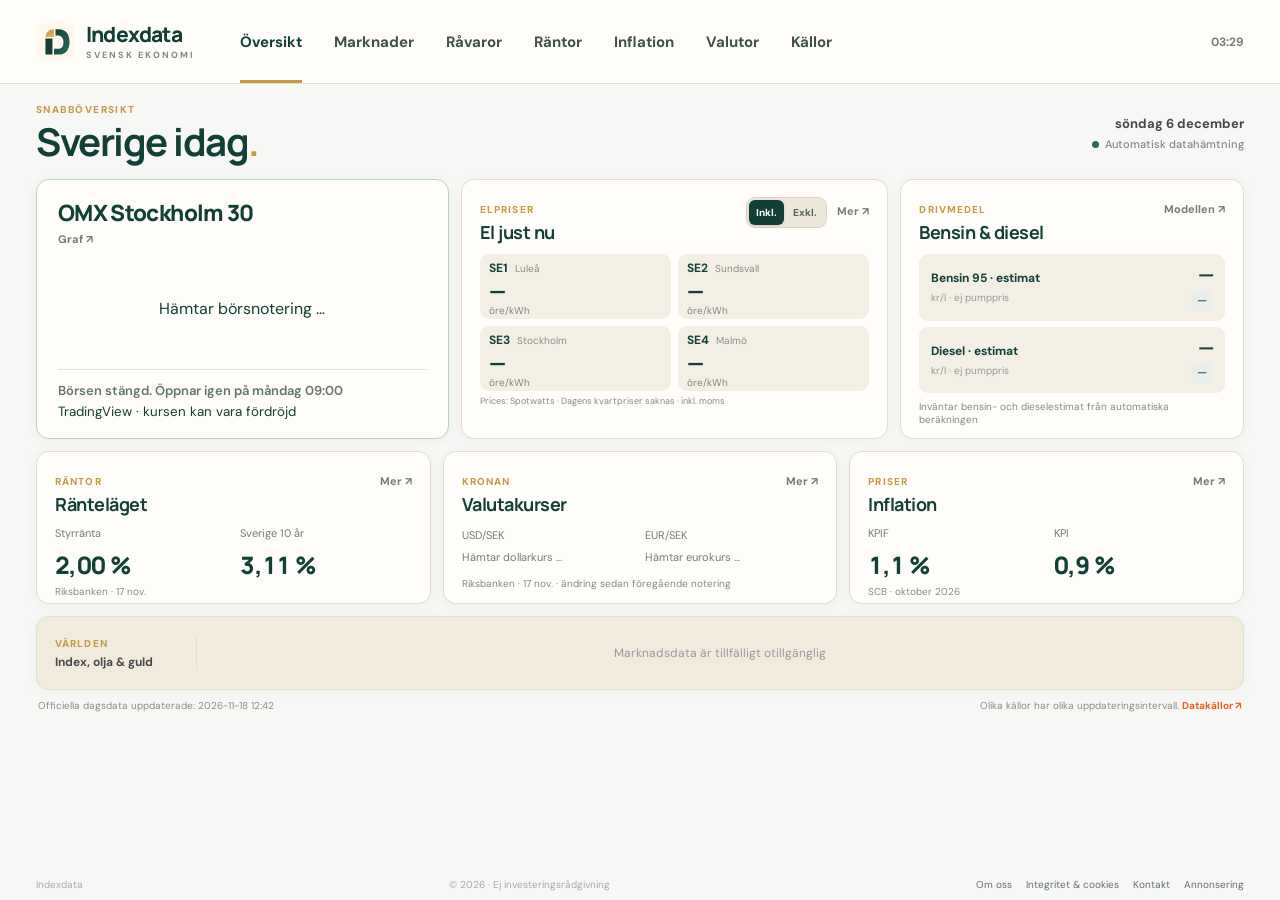
==== commit e3f152ad: "Add files via upload" ====
--- a/index.html
+++ b/index.html
@@ -7,9 +7,11 @@
   <meta name="description" content="Följ svensk ekonomi på Indexdata: OMXS30, elpriser i SE1–SE4, bensin- och dieselestimat, räntor, valutor och inflation.">
   <title>Sverige idag | Indexdata</title>
   <link rel="icon" href="./assets/favicon.svg?v=21" type="image/svg+xml">
-  <link rel="stylesheet" href="./assets/styles.css?v=21">
+  <link rel="stylesheet" href="./assets/styles.css?v=24-tv-cards">
   <script defer src="./assets/omx.js?v=17"></script>
-  <script defer src="./assets/home.js?v=19"></script>
+  <script defer src="./assets/home.js?v=24-tv-cards"></script>
+  <!-- Samma TradingView-datakälla och samma instrumentkoder som i banderollen. -->
+  <script type="module" src="https://www.tradingview-widget.com/w/en/tv-single-ticker.js"></script>
   <link rel="canonical" href="https://indexdata.se/">
   <link rel="icon" type="image/png" sizes="32x32" href="./assets/favicon-32.png?v=21">
   <link rel="apple-touch-icon" sizes="180x180" href="./assets/apple-touch-icon.png?v=21">
@@ -55,17 +57,25 @@
   </div>
 
   <section class="today-primary" aria-label="Marknad, el och drivmedel">
-    <a class="surface today-box today-exchange today-exchange-v18" href="./marknader.html#omxs30" aria-label="Visa OMX Stockholm 30 och den stora kursgrafen på Marknader">
+    <article class="surface today-box today-exchange today-exchange-v18 today-exchange-tv" aria-label="OMX Stockholm 30 – TradingView-notering">
       <div class="omx-brief">
-        <h2 class="omx-brief-title">OMX Stockholm 30</h2>
+        <div class="omx-brief-heading">
+          <h2 class="omx-brief-title">OMX Stockholm 30</h2>
+          <a class="today-open" href="./marknader.html#omxs30" aria-label="Öppna OMX Stockholm 30-grafen">Graf ↗</a>
+        </div>
         <div class="omx-brief-main">
-          <span class="omx-snapshot-change" id="homeOmxChange" data-trend="unknown" aria-label="Senaste dagsförändringen är ännu inte tillgänglig">—</span>
+          <div class="tv-live-quote tv-live-omx" aria-label="OMX Stockholm 30 senaste kurs och dagsförändring via TradingView">
+            <tv-single-ticker symbol="OMXSTO:OMXS30" theme="light" symbol-url="https://indexdata.se/marknader.html?tvwidgetsymbol={tvprosymbol}#omxs30">
+              <span class="tv-quote-placeholder">Hämtar börsnotering …</span>
+            </tv-single-ticker>
+          </div>
         </div>
         <div class="omx-brief-footer">
           <p id="homeOmxStatusLine" aria-live="polite">Kontrollerar börsens öppettider …</p>
+          <small>TradingView · kursen kan vara fördröjd</small>
         </div>
       </div>
-    </a>
+    </article>
 
     <article class="surface today-box today-electricity">
       <div class="today-box-header"><div><span class="today-kicker">ELPRISER</span><h2>El just nu</h2></div><div class="power-header-controls"><div class="vat-toggle" role="group" aria-label="Visa elpris med eller utan moms"><button type="button" data-vat="incl" aria-pressed="true">Inkl.</button><button type="button" data-vat="excl" aria-pressed="false">Exkl.</button></div><a class="today-open" href="./ravaror.html" aria-label="Visa alla elpriser">Mer <span aria-hidden="true">↗</span></a></div></div>
@@ -96,11 +106,15 @@
     </article>
     <article class="surface today-box today-small today-currency">
       <div class="today-box-header"><div><span class="today-kicker">KRONAN</span><h2>Valutakurser</h2></div><a class="today-open" href="./valutor.html">Mer ↗</a></div>
-      <div class="today-two-values">
-        <div><span>USD/SEK</span><div class="fx-inline-quote"><strong id="homeUSD">—</strong><span class="market-trend" id="homeUSDChange" data-trend="unknown" aria-label="USD/SEK förändring senaste noteringsdag">—</span></div></div>
-        <div><span>EUR/SEK</span><div class="fx-inline-quote"><strong id="homeEUR">—</strong><span class="market-trend" id="homeEURChange" data-trend="unknown" aria-label="EUR/SEK förändring senaste noteringsdag">—</span></div></div>
+      <div class="today-two-values fx-live-grid">
+        <div class="fx-live-item"><span>USD/SEK</span>
+          <div class="tv-live-quote"><tv-single-ticker symbol="FX_IDC:USDSEK" theme="light" symbol-url="https://indexdata.se/valutor.html?tvwidgetsymbol={tvprosymbol}"><span class="tv-quote-placeholder">Hämtar dollarkurs …</span></tv-single-ticker></div>
+        </div>
+        <div class="fx-live-item"><span>EUR/SEK</span>
+          <div class="tv-live-quote"><tv-single-ticker symbol="FX_IDC:EURSEK" theme="light" symbol-url="https://indexdata.se/valutor.html?tvwidgetsymbol={tvprosymbol}"><span class="tv-quote-placeholder">Hämtar eurokurs …</span></tv-single-ticker></div>
+        </div>
       </div>
-      <div class="today-source" id="homeCurrencyDate">Riksbanken · indikativa kurser</div>
+      <div class="today-source" id="homeCurrencyDate">TradingView · marknadskurser · kan vara fördröjda</div>
     </article>
     <article class="surface today-box today-small">
       <div class="today-box-header"><div><span class="today-kicker">PRISER</span><h2>Inflation</h2></div><a class="today-open" href="./inflation.html">Mer ↗</a></div>
@@ -113,7 +127,7 @@
     <div class="today-ticker-title"><span class="today-kicker">VÄRLDEN</span><span>Index, olja &amp; guld</span></div>
     <div id="homeCompactTicker" class="today-ticker-content"><span class="loading-value">Hämtar marknadsnoteringar …</span></div>
   </section>
-  <div class="today-footer"><span>Senaste uppdatering: <span id="homeUpdated">—</span></span><span>Olika källor har olika uppdateringsintervall. <a href="./kallor.html">Datakällor ↗</a></span></div>
+  <div class="today-footer"><span>Officiella dagsdata uppdaterade: <span id="homeUpdated">—</span></span><span>Olika källor har olika uppdateringsintervall. <a href="./kallor.html">Datakällor ↗</a></span></div>
 </main>
 <footer class="site-footer sverige-footer"><span>Indexdata</span><span>© <span id="copyrightYear">2026</span> · Ej investeringsrådgivning</span><nav class="footer-links" aria-label="Information om webbplatsen"><a href="./om.html">Om oss</a><a href="./integritet.html">Integritet &amp; cookies</a><a href="./kontakt.html">Kontakt</a><a href="./annonsinformation.html">Annonsering</a></nav></footer>
 </body>
--- a/assets/styles.css
+++ b/assets/styles.css
@@ -568,3 +568,36 @@
   .today-fuel .price-and-trend strong{font-size:22px;}
 }
 @media(max-width:620px){.today-fuel .fuel-mini{justify-content:space-between;}}
+
+/* Indexdata v23 – centrera OMX30 och placera valutaförändring bredvid kurs. */
+.today-exchange-v18 .omx-brief-main{justify-content:center}
+.today-currency .today-two-values{gap:10px}
+.today-currency .fx-inline-quote{display:flex;align-items:center;gap:8px;min-width:0;white-space:nowrap}
+.today-currency .fx-inline-quote strong{font-size:clamp(19px,1.55vw,24px);line-height:1.18;letter-spacing:-.7px}
+.today-currency .fx-inline-quote .market-trend{display:inline-flex;margin:0;font-size:10px;padding:4px 6px;flex-shrink:0}
+@media(max-width:620px){
+  .today-currency .fx-inline-quote{gap:7px}
+  .today-currency .fx-inline-quote strong{font-size:clamp(19px,5.8vw,24px)}
+}
+@media(max-width:380px){
+  .today-currency .today-two-values{gap:6px}
+  .today-currency .fx-inline-quote{gap:4px}
+  .today-currency .fx-inline-quote strong{font-size:19px;letter-spacing:-1px}
+  .today-currency .fx-inline-quote .market-trend{font-size:9px;padding:3px 4px}
+}
+
+/* V24 – bränslemodell, läsbar information och metodjämförelse */
+.fuel-model-validation{font-size:11px;line-height:1.55;color:var(--muted);margin:8px 0 0}
+.fuel-station-explainer{grid-column:1 / -1;background:#faf7f0!important;border-color:#e8ddca!important;position:relative}
+.fuel-station-explainer h2{font-size:clamp(21px,2.5vw,28px);color:var(--deep-green);letter-spacing:-.65px;margin:8px 0 12px}
+.fuel-station-explainer>p{font-size:13px;line-height:1.75;color:var(--text);margin:0;max-width:920px}
+.fuel-station-grid{display:grid;grid-template-columns:repeat(2,minmax(0,1fr));gap:12px;margin:17px 0}
+.fuel-station-grid>div{background:#fffdf8;border:1px solid #ebdfce;border-radius:12px;padding:15px 17px}
+.fuel-station-grid h3{font-size:14px;font-weight:800;letter-spacing:-.15px;color:var(--deep-green);margin:0 0 7px}
+.fuel-station-grid p{font-size:12px;line-height:1.65;color:var(--muted);margin:0}
+.fuel-station-explainer .fuel-station-bottom{border-top:1px solid #e7d9c3;padding-top:14px;font-size:12px;max-width:none}
+.fuel-station-bottom a{font-weight:800;color:var(--green);margin-left:5px;white-space:normal}
+.fuel-method-verification{border:1px solid #d8e5df;border-left:3px solid var(--green);border-radius:10px;background:#f4f9f6;padding:13px 15px;margin:12px 0 17px}
+.fuel-method-verification strong{display:block;color:var(--deep-green);font-size:13px;margin-bottom:6px}
+.fuel-method-verification p{font-size:12px;line-height:1.65;margin:0;color:var(--text)}
+@media(max-width:680px){.fuel-station-grid{grid-template-columns:1fr}.fuel-station-explainer h2{font-size:22px}.fuel-station-explainer>p{font-size:12px}}
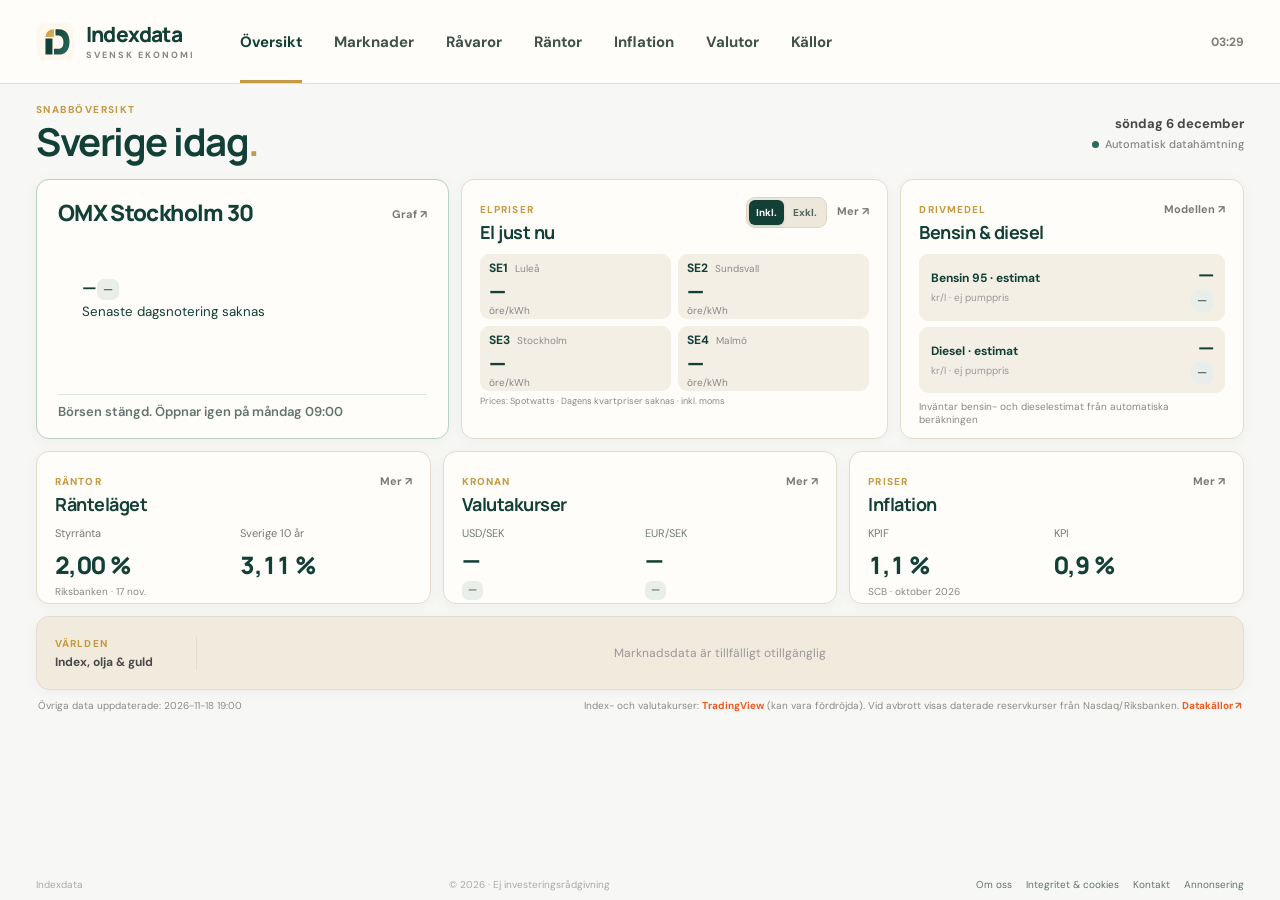
==== commit 38f50f88: "Add files via upload" ====
--- a/index.html
+++ b/index.html
@@ -7,10 +7,9 @@
   <meta name="description" content="Följ svensk ekonomi på Indexdata: OMXS30, elpriser i SE1–SE4, bensin- och dieselestimat, räntor, valutor och inflation.">
   <title>Sverige idag | Indexdata</title>
   <link rel="icon" href="./assets/favicon.svg?v=21" type="image/svg+xml">
-  <link rel="stylesheet" href="./assets/styles.css?v=24-tv-cards">
+  <link rel="stylesheet" href="./assets/styles.css?v=24-quote-fallback2">
   <script defer src="./assets/omx.js?v=17"></script>
-  <script defer src="./assets/home.js?v=24-tv-cards"></script>
-  <!-- Samma TradingView-datakälla och samma instrumentkoder som i banderollen. -->
+  <script defer src="./assets/home.js?v=24-quote-fallback2"></script>
   <script type="module" src="https://www.tradingview-widget.com/w/en/tv-single-ticker.js"></script>
   <link rel="canonical" href="https://indexdata.se/">
   <link rel="icon" type="image/png" sizes="32x32" href="./assets/favicon-32.png?v=21">
@@ -57,22 +56,24 @@
   </div>
 
   <section class="today-primary" aria-label="Marknad, el och drivmedel">
-    <article class="surface today-box today-exchange today-exchange-v18 today-exchange-tv" aria-label="OMX Stockholm 30 – TradingView-notering">
+    <article class="surface today-box today-exchange today-exchange-v18 today-exchange-tv" aria-label="OMX Stockholm 30 – senaste kurs och dagsförändring">
       <div class="omx-brief">
         <div class="omx-brief-heading">
           <h2 class="omx-brief-title">OMX Stockholm 30</h2>
           <a class="today-open" href="./marknader.html#omxs30" aria-label="Öppna OMX Stockholm 30-grafen">Graf ↗</a>
         </div>
         <div class="omx-brief-main">
-          <div class="tv-live-quote tv-live-omx" aria-label="OMX Stockholm 30 senaste kurs och dagsförändring via TradingView">
+          <div class="tv-live-quote tv-live-omx" aria-label="OMX Stockholm 30 senaste kurs och dagsförändring">
             <tv-single-ticker symbol="OMXSTO:OMXS30" theme="light" symbol-url="https://indexdata.se/marknader.html?tvwidgetsymbol={tvprosymbol}#omxs30">
-              <span class="tv-quote-placeholder">Hämtar börsnotering …</span>
+              <div class="tv-quote-fallback tv-quote-fallback-omx" aria-live="polite">
+                <div class="tv-fallback-line"><strong id="homeOmxFallbackPrice">—</strong><span class="market-trend" id="homeOmxFallbackChange" data-trend="unknown">—</span></div>
+                <small id="homeOmxFallbackDate">Senaste dagsnotering saknas</small>
+              </div>
             </tv-single-ticker>
           </div>
         </div>
         <div class="omx-brief-footer">
           <p id="homeOmxStatusLine" aria-live="polite">Kontrollerar börsens öppettider …</p>
-          <small>TradingView · kursen kan vara fördröjd</small>
         </div>
       </div>
     </article>
@@ -108,13 +109,12 @@
       <div class="today-box-header"><div><span class="today-kicker">KRONAN</span><h2>Valutakurser</h2></div><a class="today-open" href="./valutor.html">Mer ↗</a></div>
       <div class="today-two-values fx-live-grid">
         <div class="fx-live-item"><span>USD/SEK</span>
-          <div class="tv-live-quote"><tv-single-ticker symbol="FX_IDC:USDSEK" theme="light" symbol-url="https://indexdata.se/valutor.html?tvwidgetsymbol={tvprosymbol}"><span class="tv-quote-placeholder">Hämtar dollarkurs …</span></tv-single-ticker></div>
+          <div class="tv-live-quote"><tv-single-ticker symbol="FX_IDC:USDSEK" theme="light" symbol-url="https://indexdata.se/valutor.html?tvwidgetsymbol={tvprosymbol}"><div class="tv-quote-fallback"><div class="tv-fallback-line"><strong id="homeUSDFallbackPrice">—</strong><span class="market-trend" id="homeUSDFallbackChange" data-trend="unknown">—</span></div><small id="homeUSDFallbackDate">Senaste dagskurs saknas</small></div></tv-single-ticker></div>
         </div>
         <div class="fx-live-item"><span>EUR/SEK</span>
-          <div class="tv-live-quote"><tv-single-ticker symbol="FX_IDC:EURSEK" theme="light" symbol-url="https://indexdata.se/valutor.html?tvwidgetsymbol={tvprosymbol}"><span class="tv-quote-placeholder">Hämtar eurokurs …</span></tv-single-ticker></div>
+          <div class="tv-live-quote"><tv-single-ticker symbol="FX_IDC:EURSEK" theme="light" symbol-url="https://indexdata.se/valutor.html?tvwidgetsymbol={tvprosymbol}"><div class="tv-quote-fallback"><div class="tv-fallback-line"><strong id="homeEURFallbackPrice">—</strong><span class="market-trend" id="homeEURFallbackChange" data-trend="unknown">—</span></div><small id="homeEURFallbackDate">Senaste dagskurs saknas</small></div></tv-single-ticker></div>
         </div>
       </div>
-      <div class="today-source" id="homeCurrencyDate">TradingView · marknadskurser · kan vara fördröjda</div>
     </article>
     <article class="surface today-box today-small">
       <div class="today-box-header"><div><span class="today-kicker">PRISER</span><h2>Inflation</h2></div><a class="today-open" href="./inflation.html">Mer ↗</a></div>
@@ -127,7 +127,7 @@
     <div class="today-ticker-title"><span class="today-kicker">VÄRLDEN</span><span>Index, olja &amp; guld</span></div>
     <div id="homeCompactTicker" class="today-ticker-content"><span class="loading-value">Hämtar marknadsnoteringar …</span></div>
   </section>
-  <div class="today-footer"><span>Officiella dagsdata uppdaterade: <span id="homeUpdated">—</span></span><span>Olika källor har olika uppdateringsintervall. <a href="./kallor.html">Datakällor ↗</a></span></div>
+  <div class="today-footer"><span>Övriga data uppdaterade: <span id="homeUpdated">—</span></span><span class="market-credit">Index- och valutakurser: <a href="https://www.tradingview.com/" target="_blank" rel="noopener noreferrer">TradingView</a> (kan vara fördröjda). Vid avbrott visas daterade reservkurser från Nasdaq/Riksbanken. <a href="./kallor.html">Datakällor ↗</a></span></div>
 </main>
 <footer class="site-footer sverige-footer"><span>Indexdata</span><span>© <span id="copyrightYear">2026</span> · Ej investeringsrådgivning</span><nav class="footer-links" aria-label="Information om webbplatsen"><a href="./om.html">Om oss</a><a href="./integritet.html">Integritet &amp; cookies</a><a href="./kontakt.html">Kontakt</a><a href="./annonsinformation.html">Annonsering</a></nav></footer>
 </body>
--- a/assets/styles.css
+++ b/assets/styles.css
@@ -601,3 +601,23 @@
 .fuel-method-verification strong{display:block;color:var(--deep-green);font-size:13px;margin-bottom:6px}
 .fuel-method-verification p{font-size:12px;line-height:1.65;margin:0;color:var(--text)}
 @media(max-width:680px){.fuel-station-grid{grid-template-columns:1fr}.fuel-station-explainer h2{font-size:22px}.fuel-station-explainer>p{font-size:12px}}
+
+/* Indexdata v24 – TradingView-noteringar på översiktssidan.
+   Samma tre instrument som banderollen. Inget innehåll från widgetarnas
+   Shadow DOM/iframe läses ut eller maskeras; källans egen visning används. */
+.today-exchange-tv .omx-brief-heading{display:flex;align-items:center;justify-content:space-between;gap:8px;min-width:0}
+.today-exchange-tv .omx-brief-heading .today-open{flex:none;padding-top:0}
+.today-exchange-tv .omx-brief-main{min-height:67px;justify-content:center;padding:3px 0}
+.today-exchange-tv .omx-brief-footer{padding-top:7px}
+.today-exchange-tv .omx-brief-footer small{display:block;font-size:10px;line-height:1.35;color:#81908a;margin-top:3px}
+.tv-live-quote{width:100%;min-width:0;max-width:100%;display:block}
+.tv-live-quote tv-single-ticker{display:block;width:100%;min-width:0;min-height:58px;--tv-color-brand:#123f36}
+.tv-live-omx{width:min(100%,320px)}
+.tv-live-omx tv-single-ticker{min-height:68px}
+.tv-quote-placeholder{display:flex;align-items:center;justify-content:center;width:100%;height:54px;color:#818c87;font-size:11px}
+.fx-live-grid{gap:8px;align-items:center;align-content:center}
+.fx-live-item{min-width:0;overflow:visible}
+.today-currency .fx-live-item>span{display:block;font-size:11px;color:#717c75;margin:0 0 3px}
+.today-currency .fx-live-item .tv-live-quote{width:100%}
+.today-currency .today-source{font-size:10px}
+@media(max-width:380px){.fx-live-grid{gap:5px}.today-currency .tv-live-quote tv-single-ticker{min-height:62px}}
